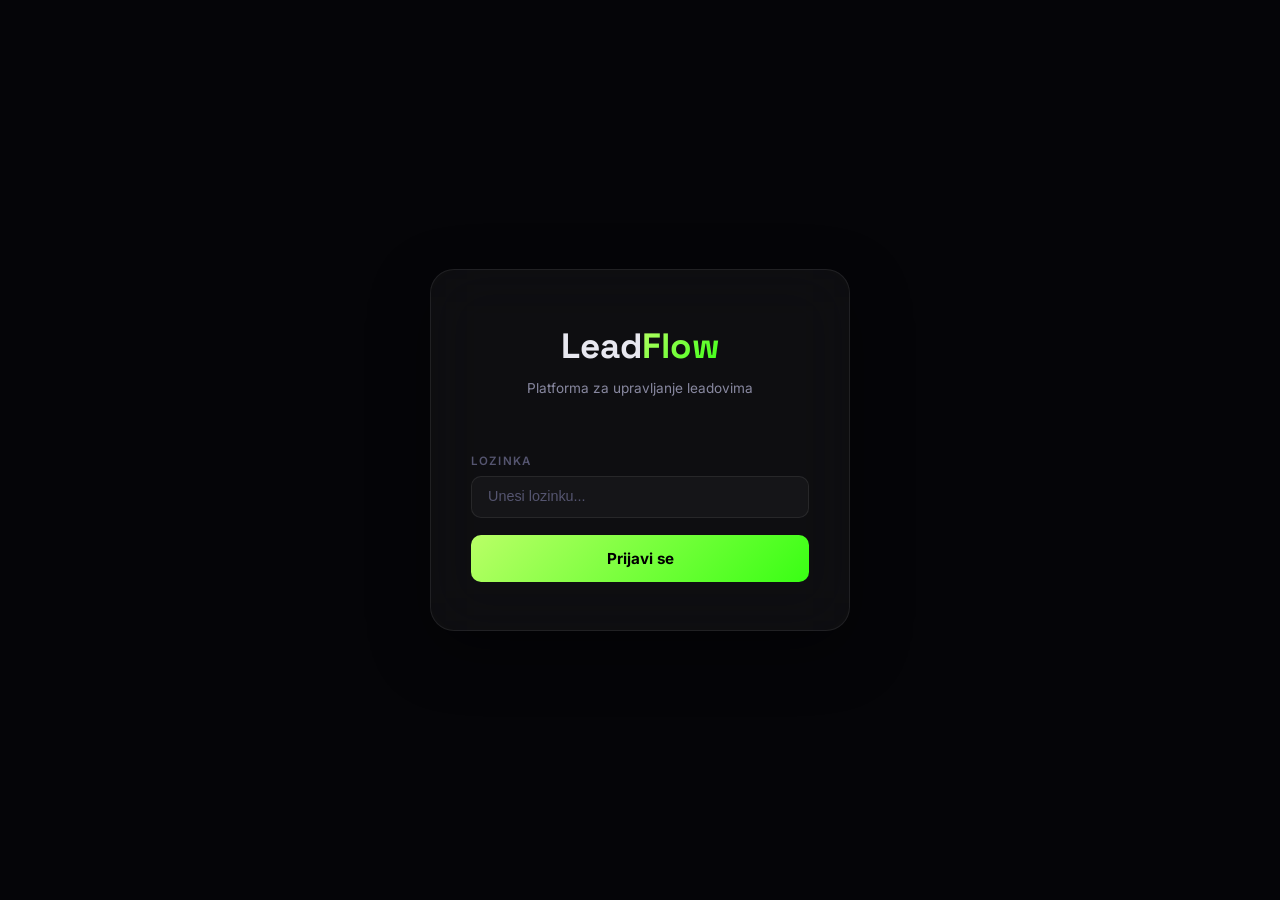
==== v2/index.html @ 22480f75 "LeadFlow Platform v2: multi-country, multi-agent, login, AI mentor" ====
<!DOCTYPE html>
<html lang="bs">
<head>
<meta charset="UTF-8">
<meta name="viewport" content="width=device-width,initial-scale=1.0">
<title>LeadFlow Platform</title>
<link rel="preconnect" href="https://fonts.googleapis.com">
<link rel="preconnect" href="https://fonts.gstatic.com" crossorigin>
<link href="https://fonts.googleapis.com/css2?family=Space+Grotesk:wght@400;500;600;700&family=Inter:wght@300;400;500;600&display=swap" rel="stylesheet">
<link rel="stylesheet" href="style.css">
</head>
<body>

<!-- LOGIN -->
<div class="login-overlay" id="loginOverlay">
  <div class="login-box">
    <div class="login-logo">Lead<span class="g">Flow</span></div>
    <div class="login-sub">Platforma za upravljanje leadovima</div>
    <div class="login-avatars" id="loginAvatars"></div>
    <div class="login-field">
      <label>Lozinka</label>
      <input type="password" id="loginPass" placeholder="Unesi lozinku...">
    </div>
    <button class="login-btn" id="doLogin">Prijavi se</button>
    <div class="login-err" id="loginErr"></div>
  </div>
</div>

<!-- APP -->
<div class="app-layout" id="appLayout">
  <!-- Left Sidebar -->
  <div class="sidebar" id="sidebarIcons"></div>

  <!-- Main Area -->
  <div class="main-area">
    <div class="topbar">
      <div class="topbar-left">
        <div class="topbar-title" id="topTitle"></div>
        <div class="topbar-bc" id="topBC"></div>
      </div>
      <div class="topbar-right">
        <button class="tb-btn" onclick="toggleAIRight()">🤖 AI Mentor</button>
        <div class="topbar-avatar" id="topAvatar"></div>
      </div>
    </div>
    <div class="content-scroll" id="contentScroll"></div>
  </div>

  <!-- Right Sidebar — AI Mentor -->
  <div class="sidebar-right" id="sidebarRight">
    <div class="ai-header">
      <div class="ai-avatar">🤖</div>
      <div class="ai-title">
        <div class="ai-title-text" id="topAvatarTitle"></div>
        <div class="ai-title-sub">AI Mentor</div>
      </div>
      <div class="ai-dot"></div>
    </div>
    <div class="ai-tabs" id="aiTabs"></div>
    <div class="ai-content" id="aiContent"></div>
    <div class="ai-input-wrap">
      <textarea class="ai-input" id="aiInput" placeholder="Pitaj AI mentora..." rows="1" onkeydown="if(event.key==='Enter'&&!event.shiftKey){event.preventDefault();aiSend()}"></textarea>
      <button class="ai-send" onclick="aiSend()">➤</button>
    </div>
  </div>
</div>

<div class="toast-box" id="toastBox"></div>

<script src="data.js"></script>
<script src="app.js"></script>
</body>
</html>
---- v2/style.css ----
/* LeadFlow Platform v2 — Multi-country, multi-agent, AI mentor */

*,*::before,*::after{margin:0;padding:0;box-sizing:border-box}
:root{
  --bg:#050508;--bg2:#0a0a12;--surface:rgba(255,255,255,.03);
  --glass:rgba(255,255,255,.04);--glass-border:rgba(255,255,255,.08);
  --accent:#b9ff66;--accent2:#39ff14;--accent3:#00ff88;
  --grad:linear-gradient(135deg,#b9ff66,#39ff14);
  --text:#e8e8f0;--text2:#8888a0;--text3:#555570;
  --danger:#ff3e6c;--warn:#fbbf24;--info:#38bdf8;--success:#34d399;
  --radius:16px;--radius-sm:10px;--radius-xs:6px;
  --font-h:'Space Grotesk',system-ui,sans-serif;
  --font-b:'Inter',system-ui,sans-serif;
  --sidebar-w:320px;
}
body.light{--bg:#f5f5f7;--bg2:#ececec;--surface:rgba(0,0,0,.03);
  --glass:rgba(255,255,255,.7);--glass-border:rgba(0,0,0,.08);
  --text:#1a1a2e;--text2:#555;--text3:#999}
body.light .sidebar,body.light .topbar,body.light .login-box,body.light .modal-box,body.light .sidebar-right{background:rgba(255,255,255,.92)}

html{scroll-behavior:smooth;scrollbar-width:thin;scrollbar-color:rgba(185,255,102,.3) transparent}
::-webkit-scrollbar{width:5px}::-webkit-scrollbar-track{background:transparent}::-webkit-scrollbar-thumb{background:rgba(185,255,102,.2);border-radius:3px}
body{background:var(--bg);color:var(--text);font-family:var(--font-b);line-height:1.6;overflow:hidden;height:100vh}
a{color:var(--accent);text-decoration:none}
button{cursor:pointer;font-family:var(--font-b)}

.login-overlay{position:fixed;inset:0;z-index:10000;background:var(--bg);display:flex;align-items:center;justify-content:center}
.login-overlay.hidden{display:none}
.login-box{background:var(--glass);border:1px solid var(--glass-border);border-radius:24px;padding:48px 40px;backdrop-filter:blur(30px);width:100%;max-width:420px;text-align:center;box-shadow:0 20px 60px rgba(0,0,0,.4)}
.login-logo{font-family:var(--font-h);font-size:2.2rem;font-weight:700;margin-bottom:4px}
.login-logo .g{background:var(--grad);-webkit-background-clip:text;-webkit-text-fill-color:transparent;background-clip:text}
.login-sub{font-size:.85rem;color:var(--text2);margin-bottom:28px}
.login-avatars{display:flex;flex-wrap:wrap;gap:10px;justify-content:center;margin-bottom:24px}
.login-av{width:56px;height:56px;border-radius:14px;display:flex;align-items:center;justify-content:center;font-family:var(--font-h);font-weight:700;font-size:.85rem;cursor:pointer;border:2px solid transparent;transition:all .25s;position:relative}
.login-av:hover{transform:scale(1.08)}
.login-av.sel{border-color:var(--accent);box-shadow:0 0 16px rgba(185,255,102,.2)}
.login-av-name{position:absolute;bottom:-18px;font-size:.6rem;color:var(--text3);white-space:nowrap}
.login-field{margin-bottom:14px;text-align:left}
.login-field label{display:block;font-size:.72rem;font-weight:600;letter-spacing:.1em;text-transform:uppercase;color:var(--text3);margin-bottom:5px}
.login-field input{width:100%;padding:12px 16px;border-radius:var(--radius-sm);border:1px solid var(--glass-border);background:rgba(255,255,255,.03);color:var(--text);font-size:.9rem;outline:none;transition:border .3s}
.login-field input:focus{border-color:rgba(185,255,102,.4)}
.login-field input::placeholder{color:var(--text3)}
.login-btn{width:100%;padding:14px;border:none;border-radius:var(--radius-sm);background:var(--grad);color:#000;font-weight:700;font-size:.95rem;transition:transform .2s,box-shadow .3s;margin-top:4px}
.login-btn:hover{transform:translateY(-2px);box-shadow:0 8px 30px rgba(185,255,102,.25)}
.login-err{color:var(--danger);font-size:.82rem;margin-top:10px;display:none}

.app-layout{display:none;height:100vh;grid-template-columns:56px 1fr var(--sidebar-w)}
.app-layout.active{display:grid}
.sidebar{background:var(--bg2);border-right:1px solid var(--glass-border);display:flex;flex-direction:column;align-items:center;padding:10px 0;gap:2px;overflow-y:auto;z-index:10}
.sidebar-icon{width:40px;height:40px;border-radius:10px;border:none;background:transparent;color:var(--text3);font-size:1.15rem;display:flex;align-items:center;justify-content:center;transition:all .2s}
.sidebar-icon:hover{background:rgba(255,255,255,.05);color:var(--text)}
.sidebar-icon.active{background:rgba(185,255,102,.12);color:var(--accent)}
.sidebar-sep{width:24px;height:1px;background:var(--glass-border);margin:6px 0}
.sidebar-bottom{margin-top:auto;display:flex;flex-direction:column;align-items:center;gap:2px}

.main-area{display:flex;flex-direction:column;overflow:hidden}
.topbar{display:flex;align-items:center;justify-content:space-between;padding:10px 20px;border-bottom:1px solid var(--glass-border);background:rgba(255,255,255,.01);backdrop-filter:blur(20px);flex-shrink:0;z-index:5}
.topbar-left{display:flex;align-items:center;gap:14px}
.topbar-title{font-family:var(--font-h);font-size:1.05rem;font-weight:700}
.topbar-bc{font-size:.75rem;color:var(--text3)}
.topbar-right{display:flex;align-items:center;gap:8px}
.topbar-avatar{width:32px;height:32px;border-radius:8px;display:flex;align-items:center;justify-content:center;font-family:var(--font-h);font-weight:700;font-size:.7rem;cursor:pointer}
.tb-btn{padding:5px 12px;border-radius:7px;border:1px solid var(--glass-border);background:var(--glass);color:var(--text2);font-size:.75rem;transition:all .2s}
.tb-btn:hover{border-color:rgba(255,255,255,.12);color:var(--text)}
.content-scroll{flex:1;overflow-y:auto;padding:20px}

.country-tabs{display:flex;gap:6px;margin-bottom:16px;flex-wrap:wrap}
.country-tab{padding:7px 16px;border-radius:100px;border:1px solid var(--glass-border);background:var(--glass);color:var(--text2);font-size:.8rem;font-weight:600;cursor:pointer;transition:all .25s;display:flex;align-items:center;gap:5px}
.country-tab:hover{border-color:rgba(185,255,102,.2);color:var(--text)}
.country-tab.active{background:rgba(185,255,102,.12);border-color:rgba(185,255,102,.3);color:var(--accent)}
.country-tab .ct{font-size:.65rem;opacity:.6;margin-left:2px}

.team-grid{display:grid;grid-template-columns:repeat(auto-fill,minmax(260px,1fr));gap:12px;margin-bottom:20px}
.team-card{background:var(--glass);border:1px solid var(--glass-border);border-radius:var(--radius-sm);padding:16px;cursor:pointer;transition:all .3s;position:relative;overflow:hidden}
.team-card:hover{transform:translateY(-2px);border-color:rgba(185,255,102,.2);box-shadow:0 6px 24px rgba(0,0,0,.2)}
.team-card.active-card{border-color:var(--accent);background:rgba(185,255,102,.04)}
.team-av{width:42px;height:42px;border-radius:10px;display:flex;align-items:center;justify-content:center;font-family:var(--font-h);font-weight:700;font-size:.85rem;margin-bottom:10px}
.team-name{font-family:var(--font-h);font-weight:600;font-size:.9rem;margin-bottom:2px}
.team-role{font-size:.72rem;color:var(--text2);margin-bottom:10px}
.team-stats{display:flex;gap:10px}
.team-stat{text-align:center}
.team-stat-val{font-family:var(--font-h);font-weight:700;font-size:1rem}
.team-stat-lbl{font-size:.6rem;color:var(--text3);text-transform:uppercase;letter-spacing:.04em}

.contact-list{display:flex;flex-direction:column;gap:6px}
.contact-item{display:flex;align-items:center;gap:12px;padding:12px 14px;background:var(--glass);border:1px solid var(--glass-border);border-radius:var(--radius-xs);transition:all .25s;cursor:pointer}
.contact-item:hover{border-color:rgba(185,255,102,.15);background:rgba(255,255,255,.06)}
.contact-item.selected{border-color:var(--accent);background:rgba(185,255,102,.04)}
.ci-avatar{width:34px;height:34px;border-radius:8px;display:flex;align-items:center;justify-content:center;font-family:var(--font-h);font-weight:700;font-size:.7rem;flex-shrink:0}
.ci-info{flex:1;min-width:0}
.ci-name{font-weight:600;font-size:.84rem}
.ci-meta{font-size:.68rem;color:var(--text2);display:flex;gap:6px;align-items:center}
.ci-meta .city{color:var(--accent);opacity:.8}
.ci-status{padding:3px 8px;border-radius:100px;font-size:.62rem;font-weight:600;border:1px solid;flex-shrink:0}
.ci-status.s-pending{border-color:rgba(251,191,36,.2);color:#fbbf24;background:rgba(251,191,36,.05)}
.ci-status.s-progress{border-color:rgba(56,189,248,.2);color:#38bdf8;background:rgba(56,189,248,.05)}
.ci-status.s-done{border-color:rgba(52,211,153,.2);color:#34d399;background:rgba(52,211,153,.05)}

.add-form{background:var(--glass);border:1px solid var(--glass-border);border-radius:var(--radius);padding:20px;margin-bottom:16px;display:none}
.add-form.open{display:block;animation:fadeDown .3s ease}
@keyframes fadeDown{from{opacity:0;transform:translateY(-10px)}to{opacity:1;transform:translateY(0)}}
.form-grid{display:grid;grid-template-columns:1fr 1fr;gap:10px}
.form-grid .full{grid-column:span 2}
.form-field label{display:block;font-size:.65rem;font-weight:600;letter-spacing:.08em;text-transform:uppercase;color:var(--text3);margin-bottom:3px}
.form-field input,.form-field select,.form-field textarea{width:100%;padding:8px 12px;border-radius:6px;border:1px solid var(--glass-border);background:rgba(255,255,255,.03);color:var(--text);font-size:.82rem;outline:none;transition:border .3s;font-family:var(--font-b)}
.form-field input:focus,.form-field select:focus,.form-field textarea:focus{border-color:rgba(185,255,102,.4)}
.form-field textarea{height:50px;resize:none}
.form-actions{display:flex;gap:6px;margin-top:10px;justify-content:flex-end}
.btn-primary{padding:8px 18px;border:none;border-radius:7px;background:var(--grad);color:#000;font-weight:700;font-size:.82rem;transition:all .2s}
.btn-primary:hover{box-shadow:0 4px 16px rgba(185,255,102,.2)}
.btn-ghost{padding:8px 18px;border:1px solid var(--glass-border);border-radius:7px;background:transparent;color:var(--text2);font-size:.82rem;transition:all .2s}
.btn-ghost:hover{border-color:rgba(255,255,255,.15);color:var(--text)}

.bento{display:grid;grid-template-columns:repeat(4,1fr);gap:10px;margin-bottom:16px}
.bento-card{background:var(--glass);border:1px solid var(--glass-border);border-radius:var(--radius-xs);padding:14px}
.bento-card .b-icon{width:28px;height:28px;border-radius:7px;display:flex;align-items:center;justify-content:center;font-size:.8rem;margin-bottom:6px}
.bento-card .b-val{font-family:var(--font-h);font-size:1.3rem;font-weight:700}
.bento-card .b-lbl{font-size:.68rem;color:var(--text2)}

.sidebar-right{background:var(--bg2);border-left:1px solid var(--glass-border);display:flex;flex-direction:column;overflow:hidden}
.ai-header{padding:14px;border-bottom:1px solid var(--glass-border);display:flex;align-items:center;gap:10px;flex-shrink:0}
.ai-avatar{width:34px;height:34px;border-radius:9px;background:linear-gradient(135deg,#6366f1,#8b5cf6);display:flex;align-items:center;justify-content:center;font-size:.9rem}
.ai-title{flex:1}
.ai-title-text{font-family:var(--font-h);font-weight:600;font-size:.85rem}
.ai-title-sub{font-size:.62rem;color:var(--text3)}
.ai-dot{width:7px;height:7px;border-radius:50%;background:var(--success);animation:pulse 2s infinite}
@keyframes pulse{0%,100%{opacity:.5}50%{opacity:1}}

.ai-tabs{display:flex;border-bottom:1px solid var(--glass-border);flex-shrink:0}
.ai-tab{flex:1;padding:8px;text-align:center;font-size:.68rem;font-weight:600;color:var(--text3);cursor:pointer;border-bottom:2px solid transparent;transition:all .2s}
.ai-tab:hover{color:var(--text2)}
.ai-tab.active{color:#a5b4fc;border-bottom-color:#6366f1}

.ai-content{flex:1;overflow-y:auto;padding:14px;display:flex;flex-direction:column;gap:10px}
.ai-msg{padding:10px 14px;border-radius:10px;font-size:.78rem;line-height:1.5}
.ai-msg.mentor{background:rgba(99,102,241,.06);border:1px solid rgba(99,102,241,.12);border-bottom-left-radius:3px}
.ai-msg.user{background:rgba(185,255,102,.04);border:1px solid rgba(185,255,102,.1);border-bottom-right-radius:3px;margin-left:16px}
.ai-msg .ml{font-size:.6rem;font-weight:600;text-transform:uppercase;letter-spacing:.06em;margin-bottom:3px;color:var(--text3)}
.ai-msg .mt{color:var(--text)}.ai-msg .mt strong{color:var(--accent)}
.ai-msg .mt code{background:rgba(255,255,255,.05);padding:1px 4px;border-radius:3px;font-size:.75rem}

.ai-suggest{display:flex;flex-wrap:wrap;gap:5px;margin-top:6px}
.ai-suggest button{padding:5px 10px;border-radius:100px;border:1px solid var(--glass-border);background:var(--glass);color:var(--text2);font-size:.68rem;cursor:pointer;transition:all .2s}
.ai-suggest button:hover{border-color:rgba(99,102,241,.3);color:#a5b4fc;background:rgba(99,102,241,.06)}

.ai-input-wrap{padding:10px 14px;border-top:1px solid var(--glass-border);flex-shrink:0;display:flex;gap:6px;align-items:flex-end}
.ai-input{flex:1;padding:9px 12px;border-radius:8px;border:1px solid var(--glass-border);background:rgba(255,255,255,.03);color:var(--text);font-size:.82rem;outline:none;resize:none;max-height:80px;font-family:var(--font-b)}
.ai-input:focus{border-color:rgba(99,102,241,.35)}
.ai-send{width:36px;height:36px;border-radius:8px;border:none;background:linear-gradient(135deg,#6366f1,#8b5cf6);color:#fff;font-size:.95rem;display:flex;align-items:center;justify-content:center;transition:transform .2s;flex-shrink:0}
.ai-send:hover{transform:scale(1.05)}

.script-card{background:rgba(99,102,241,.03);border:1px solid rgba(99,102,241,.08);border-radius:8px;padding:12px;cursor:pointer;transition:all .2s}
.script-card:hover{border-color:rgba(99,102,241,.2)}
.script-card .sc-t{font-weight:600;font-size:.82rem;margin-bottom:3px}
.script-card .sc-d{font-size:.72rem;color:var(--text2);line-height:1.4}
.script-card .sc-tag{display:inline-block;padding:2px 7px;border-radius:100px;font-size:.58rem;font-weight:600;margin-top:5px;background:rgba(99,102,241,.08);color:#a5b4fc}

.overview-grid{display:grid;grid-template-columns:repeat(3,1fr);gap:14px;margin-top:16px}
.overview-card{background:var(--glass);border:1px solid var(--glass-border);border-radius:var(--radius-sm);padding:18px;position:relative;overflow:hidden}
.overview-card::before{content:'';position:absolute;top:0;left:0;right:0;height:3px}
.overview-card.ba::before{background:linear-gradient(90deg,#fbbf24,#f59e0b)}
.overview-card.hr::before{background:linear-gradient(90deg,#38bdf8,#0ea5e9)}
.overview-card.rs::before{background:linear-gradient(90deg,#f472b6,#ec4899)}
.oc-flag{font-size:1.8rem;margin-bottom:6px}
.oc-name{font-family:var(--font-h);font-weight:700;font-size:.95rem;margin-bottom:3px}
.oc-count{font-size:.78rem;color:var(--text2);margin-bottom:10px}
.oc-teams{display:flex;flex-direction:column;gap:5px}
.oc-team{display:flex;align-items:center;justify-content:space-between;padding:5px 8px;background:rgba(255,255,255,.03);border-radius:5px;font-size:.74rem}

.toast-box{position:fixed;bottom:20px;left:50%;transform:translateX(-50%);z-index:10000;display:flex;flex-direction:column;gap:8px;align-items:center}
.toast{padding:8px 18px;border-radius:var(--radius-sm);background:rgba(15,15,25,.92);border:1px solid var(--glass-border);backdrop-filter:blur(20px);color:var(--text);font-size:.8rem;font-weight:500;transform:translateY(20px);opacity:0;animation:tUp .4s forwards}
@keyframes tUp{to{transform:translateY(0);opacity:1}}

@media(max-width:1100px){.app-layout{grid-template-columns:56px 1fr}.sidebar-right{display:none}.sidebar-right.show{position:fixed;right:0;top:0;bottom:0;width:var(--sidebar-w);z-index:100;display:flex}}
@media(max-width:768px){.bento{grid-template-columns:repeat(2,1fr)}.overview-grid{grid-template-columns:1fr}.form-grid{grid-template-columns:1fr}.form-grid .full{grid-column:span 1}}
@media(max-width:480px){.bento{grid-template-columns:1fr}.sidebar{display:none}}
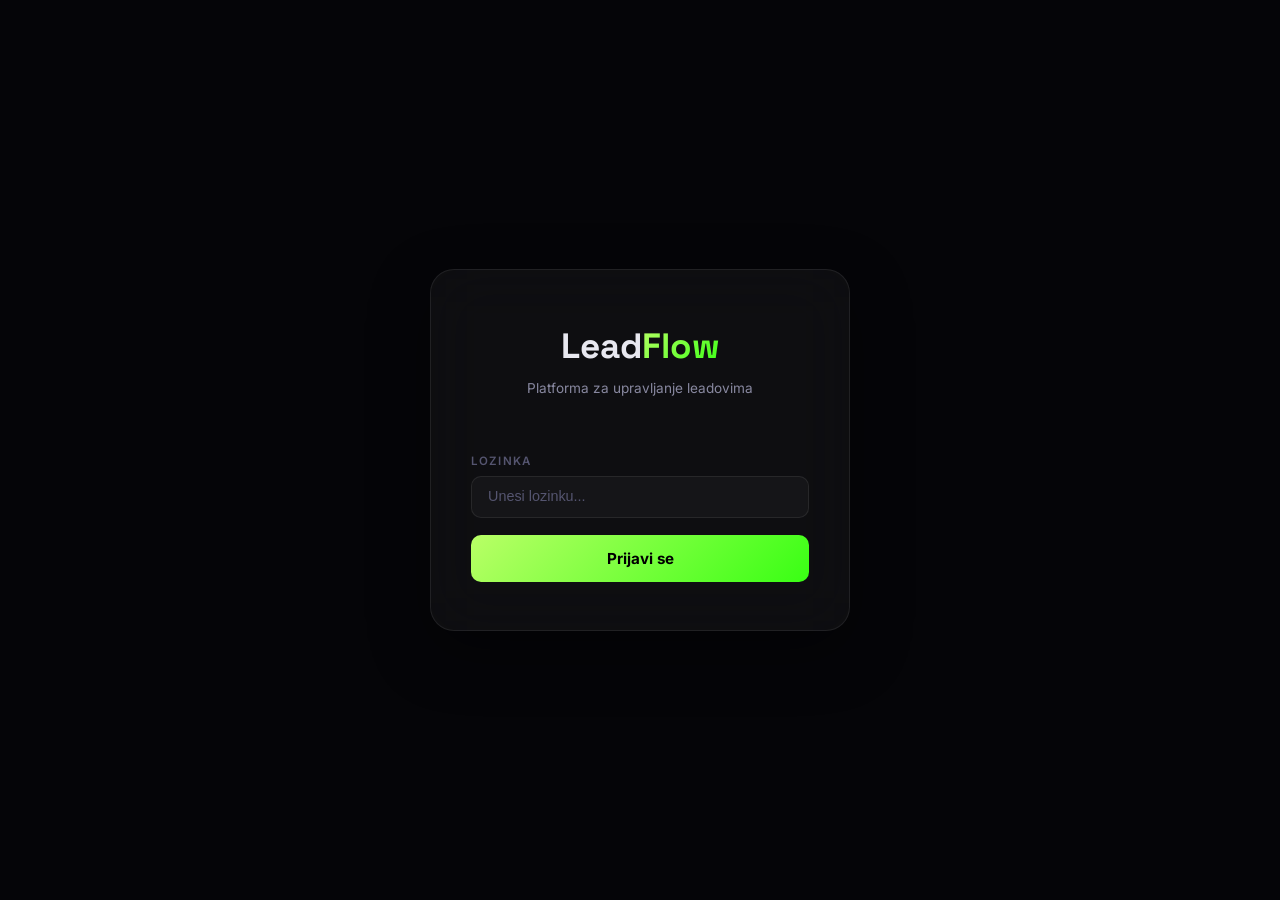
==== commit 94850feb: "LeadFlow v2: Full rewrite - status controls, sale tracking, comments, tarot journal, AI mentor, dark" ====
--- a/v2/index.html
+++ b/v2/index.html
@@ -1,5 +1,5 @@
 <!DOCTYPE html>
-<html lang="bs">
+<html lang="bs" data-theme="dark">
 <head>
 <meta charset="UTF-8">
 <meta name="viewport" content="width=device-width,initial-scale=1.0">
@@ -10,6 +10,12 @@
 <link rel="stylesheet" href="style.css">
 </head>
 <body>
+
+<!-- Particle Canvas -->
+<canvas id="particleCanvas"></canvas>
+
+<!-- Noise Overlay -->
+<div class="noise-overlay"></div>
 
 <!-- LOGIN -->
 <div class="login-overlay" id="loginOverlay">
@@ -34,6 +40,7 @@
   <!-- Main Area -->
   <div class="main-area">
     <div class="topbar">
+      <button class="hamburger" id="hamburgerBtn" onclick="toggleMobileSidebar()">☰</button>
       <div class="topbar-left">
         <div class="topbar-title" id="topTitle"></div>
         <div class="topbar-bc" id="topBC"></div>
@@ -54,6 +61,7 @@
         <div class="ai-title-text" id="topAvatarTitle"></div>
         <div class="ai-title-sub">AI Mentor</div>
       </div>
+      <button class="ai-close" onclick="toggleAIRight()">✕</button>
       <div class="ai-dot"></div>
     </div>
     <div class="ai-tabs" id="aiTabs"></div>
@@ -65,6 +73,25 @@
   </div>
 </div>
 
+<!-- Contact Detail Modal -->
+<div class="modal-overlay" id="contactModal" onclick="if(event.target===this)closeContactModal()">
+  <div class="modal-box" id="contactModalBox"></div>
+</div>
+
+<!-- Theme Switcher -->
+<div class="theme-switcher" id="themeSwitcher" onclick="toggleThemePanel()">
+  <div class="theme-icon">🎨</div>
+  <div class="theme-panel" id="themePanel" onclick="event.stopPropagation()">
+    <div class="theme-panel-title">Tema</div>
+    <div class="theme-options" id="themeOptions"></div>
+  </div>
+</div>
+
+<!-- Tarot Section (hidden by default) -->
+<div class="tarot-overlay" id="tarotOverlay">
+  <div class="tarot-section" id="tarotSection"></div>
+</div>
+
 <div class="toast-box" id="toastBox"></div>
 
 <script src="data.js"></script>
--- a/v2/style.css
+++ b/v2/style.css
@@ -1,6 +1,13 @@
-/* LeadFlow Platform v2 — Multi-country, multi-agent, AI mentor */
-
+/* LeadFlow Platform v2 — Premium UI */
+
+/* ══════════════════════════════════════════
+   RESET & BASE
+   ══════════════════════════════════════════ */
 *,*::before,*::after{margin:0;padding:0;box-sizing:border-box}
+
+/* ══════════════════════════════════════════
+   THEME PALETTES (CSS Custom Properties)
+   ══════════════════════════════════════════ */
 :root{
   --bg:#050508;--bg2:#0a0a12;--surface:rgba(255,255,255,.03);
   --glass:rgba(255,255,255,.04);--glass-border:rgba(255,255,255,.08);
@@ -12,27 +19,151 @@
   --font-h:'Space Grotesk',system-ui,sans-serif;
   --font-b:'Inter',system-ui,sans-serif;
   --sidebar-w:320px;
-}
-body.light{--bg:#f5f5f7;--bg2:#ececec;--surface:rgba(0,0,0,.03);
+  --sidebar-narrow:56px;
+  --transition-theme:0.3s ease;
+}
+
+/* Theme: light */
+[data-theme="light"]{
+  --bg:#f5f5f7;--bg2:#ececec;--surface:rgba(0,0,0,.03);
   --glass:rgba(255,255,255,.7);--glass-border:rgba(0,0,0,.08);
-  --text:#1a1a2e;--text2:#555;--text3:#999}
-body.light .sidebar,body.light .topbar,body.light .login-box,body.light .modal-box,body.light .sidebar-right{background:rgba(255,255,255,.92)}
-
+  --accent:#16a34a;--accent2:#15803d;--accent3:#166534;
+  --grad:linear-gradient(135deg,#16a34a,#15803d);
+  --text:#1a1a2e;--text2:#555;--text3:#999;
+  --danger:#dc2626;--warn:#d97706;--info:#2563eb;--success:#16a34a;
+}
+/* Theme: ocean */
+[data-theme="ocean"]{
+  --bg:#031b26;--bg2:#062a3e;--surface:rgba(255,255,255,.03);
+  --glass:rgba(255,255,255,.04);--glass-border:rgba(56,189,248,.12);
+  --accent:#38bdf8;--accent2:#0ea5e9;--accent3:#06b6d4;
+  --grad:linear-gradient(135deg,#38bdf8,#06b6d4);
+  --text:#e0f2fe;--text2:#7dd3fc;--text3:#38bdf8;
+  --danger:#f43f5e;--warn:#fbbf24;--info:#38bdf8;--success:#34d399;
+}
+/* Theme: sunset */
+[data-theme="sunset"]{
+  --bg:#1a0a05;--bg2:#2d1510;--surface:rgba(255,255,255,.03);
+  --glass:rgba(255,255,255,.04);--glass-border:rgba(251,146,60,.12);
+  --accent:#f97316;--accent2:#ea580c;--accent3:#fb923c;
+  --grad:linear-gradient(135deg,#f97316,#f59e0b);
+  --text:#fef3c7;--text2:#fdba74;--text3:#f97316;
+  --danger:#ef4444;--warn:#eab308;--info:#38bdf8;--success:#34d399;
+}
+/* Theme: neon */
+[data-theme="neon"]{
+  --bg:#020c0b;--bg2:#041a18;--surface:rgba(57,255,20,.02);
+  --glass:rgba(57,255,20,.03);--glass-border:rgba(57,255,20,.1);
+  --accent:#39ff14;--accent2:#22c55e;--accent3:#4ade80;
+  --grad:linear-gradient(135deg,#39ff14,#22c55e);
+  --text:#dcfce7;--text2:#86efac;--text3:#22c55e;
+  --danger:#ef4444;--warn:#fbbf24;--info:#38bdf8;--success:#39ff14;
+}
+/* Theme: purple */
+[data-theme="purple"]{
+  --bg:#0a0514;--bg2:#130a24;--surface:rgba(139,92,246,.03);
+  --glass:rgba(139,92,246,.04);--glass-border:rgba(139,92,246,.12);
+  --accent:#a78bfa;--accent2:#8b5cf6;--accent3:#c4b5fd;
+  --grad:linear-gradient(135deg,#8b5cf6,#a78bfa);
+  --text:#ede9fe;--text2:#c4b5fd;--text3:#8b5cf6;
+  --danger:#f43f5e;--warn:#fbbf24;--info:#38bdf8;--success:#34d399;
+}
+
+/* Theme transition on all elements */
+body, body *{
+  transition:background var(--transition-theme),color var(--transition-theme),
+    border-color var(--transition-theme),box-shadow var(--transition-theme);
+}
+
+/* ══════════════════════════════════════════
+   SCROLLBAR
+   ══════════════════════════════════════════ */
 html{scroll-behavior:smooth;scrollbar-width:thin;scrollbar-color:rgba(185,255,102,.3) transparent}
-::-webkit-scrollbar{width:5px}::-webkit-scrollbar-track{background:transparent}::-webkit-scrollbar-thumb{background:rgba(185,255,102,.2);border-radius:3px}
+::-webkit-scrollbar{width:5px}
+::-webkit-scrollbar-track{background:transparent}
+::-webkit-scrollbar-thumb{background:rgba(185,255,102,.2);border-radius:3px}
+
 body{background:var(--bg);color:var(--text);font-family:var(--font-b);line-height:1.6;overflow:hidden;height:100vh}
 a{color:var(--accent);text-decoration:none}
 button{cursor:pointer;font-family:var(--font-b)}
 
+/* ══════════════════════════════════════════
+   PARTICLE CANVAS
+   ══════════════════════════════════════════ */
+#particleCanvas{
+  position:fixed;inset:0;z-index:0;pointer-events:none;
+  width:100%;height:100%;
+}
+
+/* ══════════════════════════════════════════
+   NOISE OVERLAY
+   ══════════════════════════════════════════ */
+.noise-overlay{
+  position:fixed;inset:0;z-index:1;pointer-events:none;
+  opacity:0.03;
+  background-image:url("data:image/svg+xml,%3Csvg viewBox='0 0 256 256' xmlns='http://www.w3.org/2000/svg'%3E%3Cfilter id='n'%3E%3CfeTurbulence type='fractalNoise' baseFrequency='0.9' numOctaves='4' stitchTiles='stitch'/%3E%3C/filter%3E%3Crect width='100%25' height='100%25' filter='url(%23n)'/%3E%3C/svg%3E");
+  background-repeat:repeat;
+}
+
+/* ══════════════════════════════════════════
+   RIPPLE EFFECT
+   ══════════════════════════════════════════ */
+.ripple-container{position:relative;overflow:hidden}
+.ripple{
+  position:absolute;border-radius:50%;
+  background:rgba(255,255,255,0.15);
+  transform:scale(0);animation:rippleAnim 0.6s ease-out forwards;
+  pointer-events:none;
+}
+@keyframes rippleAnim{to{transform:scale(4);opacity:0}}
+
+/* ══════════════════════════════════════════
+   SCROLL REVEAL
+   ══════════════════════════════════════════ */
+.reveal{opacity:0;transform:translateY(20px);transition:opacity 0.5s ease,transform 0.5s ease}
+.reveal.visible{opacity:1;transform:translateY(0)}
+
+/* ══════════════════════════════════════════
+   SKELETON LOADING
+   ══════════════════════════════════════════ */
+.skeleton{
+  background:linear-gradient(90deg,var(--glass) 25%,rgba(255,255,255,.06) 50%,var(--glass) 75%);
+  background-size:200% 100%;
+  animation:shimmer 1.5s infinite;
+  border-radius:var(--radius-xs);
+}
+@keyframes shimmer{0%{background-position:200% 0}100%{background-position:-200% 0}}
+
+/* ══════════════════════════════════════════
+   GRADIENT TEXT
+   ══════════════════════════════════════════ */
+.gradient-text{
+  background:var(--grad);-webkit-background-clip:text;
+  -webkit-text-fill-color:transparent;background-clip:text;
+}
+
+/* ══════════════════════════════════════════
+   LOGIN
+   ══════════════════════════════════════════ */
 .login-overlay{position:fixed;inset:0;z-index:10000;background:var(--bg);display:flex;align-items:center;justify-content:center}
 .login-overlay.hidden{display:none}
-.login-box{background:var(--glass);border:1px solid var(--glass-border);border-radius:24px;padding:48px 40px;backdrop-filter:blur(30px);width:100%;max-width:420px;text-align:center;box-shadow:0 20px 60px rgba(0,0,0,.4)}
+.login-box{
+  background:var(--glass);border:1px solid var(--glass-border);border-radius:24px;
+  padding:48px 40px;backdrop-filter:blur(30px);-webkit-backdrop-filter:blur(30px);
+  width:100%;max-width:420px;text-align:center;
+  box-shadow:0 20px 60px rgba(0,0,0,.4);
+  animation:fadeUp 0.6s ease;
+}
 .login-logo{font-family:var(--font-h);font-size:2.2rem;font-weight:700;margin-bottom:4px}
 .login-logo .g{background:var(--grad);-webkit-background-clip:text;-webkit-text-fill-color:transparent;background-clip:text}
 .login-sub{font-size:.85rem;color:var(--text2);margin-bottom:28px}
 .login-avatars{display:flex;flex-wrap:wrap;gap:10px;justify-content:center;margin-bottom:24px}
-.login-av{width:56px;height:56px;border-radius:14px;display:flex;align-items:center;justify-content:center;font-family:var(--font-h);font-weight:700;font-size:.85rem;cursor:pointer;border:2px solid transparent;transition:all .25s;position:relative}
-.login-av:hover{transform:scale(1.08)}
+.login-av{
+  width:56px;height:56px;border-radius:14px;display:flex;align-items:center;justify-content:center;
+  font-family:var(--font-h);font-weight:700;font-size:.85rem;cursor:pointer;
+  border:2px solid transparent;transition:all .25s;position:relative;
+}
+.login-av:hover{transform:scale(1.08);box-shadow:0 0 20px rgba(185,255,102,.2)}
 .login-av.sel{border-color:var(--accent);box-shadow:0 0 16px rgba(185,255,102,.2)}
 .login-av-name{position:absolute;bottom:-18px;font-size:.6rem;color:var(--text3);white-space:nowrap}
 .login-field{margin-bottom:14px;text-align:left}
@@ -40,38 +171,114 @@
 .login-field input{width:100%;padding:12px 16px;border-radius:var(--radius-sm);border:1px solid var(--glass-border);background:rgba(255,255,255,.03);color:var(--text);font-size:.9rem;outline:none;transition:border .3s}
 .login-field input:focus{border-color:rgba(185,255,102,.4)}
 .login-field input::placeholder{color:var(--text3)}
-.login-btn{width:100%;padding:14px;border:none;border-radius:var(--radius-sm);background:var(--grad);color:#000;font-weight:700;font-size:.95rem;transition:transform .2s,box-shadow .3s;margin-top:4px}
+.login-btn{
+  width:100%;padding:14px;border:none;border-radius:var(--radius-sm);
+  background:var(--grad);color:#000;font-weight:700;font-size:.95rem;
+  transition:transform .2s,box-shadow .3s;margin-top:4px;position:relative;overflow:hidden;
+}
 .login-btn:hover{transform:translateY(-2px);box-shadow:0 8px 30px rgba(185,255,102,.25)}
 .login-err{color:var(--danger);font-size:.82rem;margin-top:10px;display:none}
 
-.app-layout{display:none;height:100vh;grid-template-columns:56px 1fr var(--sidebar-w)}
+/* ══════════════════════════════════════════
+   APP LAYOUT
+   ══════════════════════════════════════════ */
+.app-layout{display:none;height:100vh;grid-template-columns:var(--sidebar-narrow) 1fr var(--sidebar-w);position:relative;z-index:2}
 .app-layout.active{display:grid}
-.sidebar{background:var(--bg2);border-right:1px solid var(--glass-border);display:flex;flex-direction:column;align-items:center;padding:10px 0;gap:2px;overflow-y:auto;z-index:10}
-.sidebar-icon{width:40px;height:40px;border-radius:10px;border:none;background:transparent;color:var(--text3);font-size:1.15rem;display:flex;align-items:center;justify-content:center;transition:all .2s}
-.sidebar-icon:hover{background:rgba(255,255,255,.05);color:var(--text)}
-.sidebar-icon.active{background:rgba(185,255,102,.12);color:var(--accent)}
+
+/* ══════════════════════════════════════════
+   SIDEBAR LEFT
+   ══════════════════════════════════════════ */
+.sidebar{
+  background:var(--bg2);border-right:1px solid var(--glass-border);
+  display:flex;flex-direction:column;align-items:center;padding:10px 0;gap:2px;
+  overflow-y:auto;z-index:10;backdrop-filter:blur(20px);-webkit-backdrop-filter:blur(20px);
+}
+.sidebar-icon{
+  width:40px;height:40px;border-radius:10px;border:none;background:transparent;
+  color:var(--text3);font-size:1.15rem;display:flex;align-items:center;justify-content:center;
+  transition:all .2s;position:relative;overflow:hidden;
+}
+.sidebar-icon:hover{background:rgba(255,255,255,.05);color:var(--text);box-shadow:0 0 12px rgba(185,255,102,.08)}
+.sidebar-icon.active{background:rgba(185,255,102,.12);color:var(--accent);box-shadow:0 0 16px rgba(185,255,102,.1)}
 .sidebar-sep{width:24px;height:1px;background:var(--glass-border);margin:6px 0}
 .sidebar-bottom{margin-top:auto;display:flex;flex-direction:column;align-items:center;gap:2px}
 
-.main-area{display:flex;flex-direction:column;overflow:hidden}
-.topbar{display:flex;align-items:center;justify-content:space-between;padding:10px 20px;border-bottom:1px solid var(--glass-border);background:rgba(255,255,255,.01);backdrop-filter:blur(20px);flex-shrink:0;z-index:5}
+/* ══════════════════════════════════════════
+   MAIN AREA
+   ══════════════════════════════════════════ */
+.main-area{display:flex;flex-direction:column;overflow:hidden;position:relative}
+.topbar{
+  display:flex;align-items:center;justify-content:space-between;padding:10px 20px;
+  border-bottom:1px solid var(--glass-border);background:rgba(255,255,255,.01);
+  backdrop-filter:blur(20px);-webkit-backdrop-filter:blur(20px);
+  flex-shrink:0;z-index:5;
+}
 .topbar-left{display:flex;align-items:center;gap:14px}
 .topbar-title{font-family:var(--font-h);font-size:1.05rem;font-weight:700}
 .topbar-bc{font-size:.75rem;color:var(--text3)}
 .topbar-right{display:flex;align-items:center;gap:8px}
-.topbar-avatar{width:32px;height:32px;border-radius:8px;display:flex;align-items:center;justify-content:center;font-family:var(--font-h);font-weight:700;font-size:.7rem;cursor:pointer}
-.tb-btn{padding:5px 12px;border-radius:7px;border:1px solid var(--glass-border);background:var(--glass);color:var(--text2);font-size:.75rem;transition:all .2s}
-.tb-btn:hover{border-color:rgba(255,255,255,.12);color:var(--text)}
-.content-scroll{flex:1;overflow-y:auto;padding:20px}
-
+.topbar-avatar{
+  width:32px;height:32px;border-radius:8px;display:flex;align-items:center;justify-content:center;
+  font-family:var(--font-h);font-weight:700;font-size:.7rem;cursor:pointer;
+  transition:box-shadow .2s;
+}
+.topbar-avatar:hover{box-shadow:0 0 12px rgba(185,255,102,.2)}
+.hamburger{display:none;background:none;border:none;color:var(--text);font-size:1.3rem;padding:4px 8px}
+.tb-btn{
+  padding:5px 12px;border-radius:7px;border:1px solid var(--glass-border);
+  background:var(--glass);color:var(--text2);font-size:.75rem;transition:all .2s;
+  position:relative;overflow:hidden;
+}
+.tb-btn:hover{border-color:rgba(255,255,255,.12);color:var(--text);box-shadow:0 0 12px rgba(99,102,241,.15)}
+.content-scroll{flex:1;overflow-y:auto;padding:20px;scroll-behavior:smooth}
+
+/* ══════════════════════════════════════════
+   COUNTRY TABS
+   ══════════════════════════════════════════ */
 .country-tabs{display:flex;gap:6px;margin-bottom:16px;flex-wrap:wrap}
-.country-tab{padding:7px 16px;border-radius:100px;border:1px solid var(--glass-border);background:var(--glass);color:var(--text2);font-size:.8rem;font-weight:600;cursor:pointer;transition:all .25s;display:flex;align-items:center;gap:5px}
-.country-tab:hover{border-color:rgba(185,255,102,.2);color:var(--text)}
+.country-tab{
+  padding:7px 16px;border-radius:100px;border:1px solid var(--glass-border);
+  background:var(--glass);color:var(--text2);font-size:.8rem;font-weight:600;
+  cursor:pointer;transition:all .25s;display:flex;align-items:center;gap:5px;
+  position:relative;overflow:hidden;
+}
+.country-tab:hover{border-color:rgba(185,255,102,.2);color:var(--text);box-shadow:0 0 12px rgba(185,255,102,.08)}
 .country-tab.active{background:rgba(185,255,102,.12);border-color:rgba(185,255,102,.3);color:var(--accent)}
 .country-tab .ct{font-size:.65rem;opacity:.6;margin-left:2px}
 
+/* ══════════════════════════════════════════
+   OVERVIEW GRID
+   ══════════════════════════════════════════ */
+.overview-grid{display:grid;grid-template-columns:repeat(3,1fr);gap:14px;margin-top:16px}
+.overview-card{
+  background:var(--glass);border:1px solid var(--glass-border);border-radius:var(--radius-sm);
+  padding:18px;position:relative;overflow:hidden;
+  backdrop-filter:blur(10px);-webkit-backdrop-filter:blur(10px);
+  transition:all .3s;contain:layout style;
+}
+.overview-card:hover{transform:translateY(-3px);box-shadow:0 8px 32px rgba(0,0,0,.3)}
+.overview-card::before{content:'';position:absolute;top:0;left:0;right:0;height:3px}
+.overview-card.ba::before{background:linear-gradient(90deg,#fbbf24,#f59e0b)}
+.overview-card.hr::before{background:linear-gradient(90deg,#38bdf8,#0ea5e9)}
+.overview-card.rs::before{background:linear-gradient(90deg,#f472b6,#ec4899)}
+.oc-flag{font-size:1.8rem;margin-bottom:6px}
+.oc-name{font-family:var(--font-h);font-weight:700;font-size:.95rem;margin-bottom:3px}
+.oc-count{font-size:.78rem;color:var(--text2);margin-bottom:10px}
+.oc-teams{display:flex;flex-direction:column;gap:5px}
+.oc-team{
+  display:flex;align-items:center;justify-content:space-between;
+  padding:5px 8px;background:rgba(255,255,255,.03);border-radius:5px;font-size:.74rem;
+}
+
+/* ══════════════════════════════════════════
+   TEAM GRID
+   ══════════════════════════════════════════ */
 .team-grid{display:grid;grid-template-columns:repeat(auto-fill,minmax(260px,1fr));gap:12px;margin-bottom:20px}
-.team-card{background:var(--glass);border:1px solid var(--glass-border);border-radius:var(--radius-sm);padding:16px;cursor:pointer;transition:all .3s;position:relative;overflow:hidden}
+.team-card{
+  background:var(--glass);border:1px solid var(--glass-border);border-radius:var(--radius-sm);
+  padding:16px;cursor:pointer;transition:all .3s;position:relative;overflow:hidden;
+  backdrop-filter:blur(10px);-webkit-backdrop-filter:blur(10px);contain:layout style;
+}
 .team-card:hover{transform:translateY(-2px);border-color:rgba(185,255,102,.2);box-shadow:0 6px 24px rgba(0,0,0,.2)}
 .team-card.active-card{border-color:var(--accent);background:rgba(185,255,102,.04)}
 .team-av{width:42px;height:42px;border-radius:10px;display:flex;align-items:center;justify-content:center;font-family:var(--font-h);font-weight:700;font-size:.85rem;margin-bottom:10px}
@@ -82,10 +289,37 @@
 .team-stat-val{font-family:var(--font-h);font-weight:700;font-size:1rem}
 .team-stat-lbl{font-size:.6rem;color:var(--text3);text-transform:uppercase;letter-spacing:.04em}
 
+/* ══════════════════════════════════════════
+   BENTO STATS
+   ══════════════════════════════════════════ */
+.bento{display:grid;grid-template-columns:repeat(4,1fr);gap:10px;margin-bottom:16px}
+.bento-card{
+  background:var(--glass);border:1px solid var(--glass-border);border-radius:var(--radius-xs);
+  padding:14px;backdrop-filter:blur(10px);-webkit-backdrop-filter:blur(10px);
+  transition:all .3s;contain:layout style;
+}
+.bento-card:hover{border-color:rgba(185,255,102,.15);transform:translateY(-1px)}
+.bento-card .b-icon{width:28px;height:28px;border-radius:7px;display:flex;align-items:center;justify-content:center;font-size:.8rem;margin-bottom:6px}
+.bento-card .b-val{font-family:var(--font-h);font-size:1.3rem;font-weight:700}
+.bento-card .b-lbl{font-size:.68rem;color:var(--text2)}
+
+/* ══════════════════════════════════════════
+   CONTACT LIST
+   ══════════════════════════════════════════ */
 .contact-list{display:flex;flex-direction:column;gap:6px}
-.contact-item{display:flex;align-items:center;gap:12px;padding:12px 14px;background:var(--glass);border:1px solid var(--glass-border);border-radius:var(--radius-xs);transition:all .25s;cursor:pointer}
+.contact-item{
+  display:flex;align-items:center;gap:12px;padding:12px 14px;
+  background:var(--glass);border:1px solid var(--glass-border);border-radius:var(--radius-xs);
+  transition:all .25s;cursor:pointer;position:relative;overflow:hidden;
+  border-left:3px solid transparent;contain:layout style;
+}
 .contact-item:hover{border-color:rgba(185,255,102,.15);background:rgba(255,255,255,.06)}
 .contact-item.selected{border-color:var(--accent);background:rgba(185,255,102,.04)}
+.contact-item.status-pending{border-left-color:var(--text3)}
+.contact-item.status-in_progress{border-left-color:var(--info)}
+.contact-item.status-done{border-left-color:var(--success)}
+.contact-item.status-lost_sale{border-left-color:var(--danger)}
+
 .ci-avatar{width:34px;height:34px;border-radius:8px;display:flex;align-items:center;justify-content:center;font-family:var(--font-h);font-weight:700;font-size:.7rem;flex-shrink:0}
 .ci-info{flex:1;min-width:0}
 .ci-name{font-weight:600;font-size:.84rem}
@@ -95,82 +329,97 @@
 .ci-status.s-pending{border-color:rgba(251,191,36,.2);color:#fbbf24;background:rgba(251,191,36,.05)}
 .ci-status.s-progress{border-color:rgba(56,189,248,.2);color:#38bdf8;background:rgba(56,189,248,.05)}
 .ci-status.s-done{border-color:rgba(52,211,153,.2);color:#34d399;background:rgba(52,211,153,.05)}
-
-.add-form{background:var(--glass);border:1px solid var(--glass-border);border-radius:var(--radius);padding:20px;margin-bottom:16px;display:none}
+.ci-status.s-lost{border-color:rgba(255,62,108,.2);color:var(--danger);background:rgba(255,62,108,.05)}
+
+.ci-actions{display:flex;gap:4px;flex-shrink:0;align-items:center}
+.ci-act-btn{
+  width:28px;height:28px;border-radius:6px;border:1px solid var(--glass-border);
+  background:transparent;color:var(--text3);font-size:.75rem;display:flex;
+  align-items:center;justify-content:center;transition:all .2s;
+}
+.ci-act-btn:hover{color:var(--text);border-color:rgba(255,255,255,.15)}
+.ci-act-btn.done-btn:hover{color:var(--success);border-color:rgba(52,211,153,.3)}
+.ci-act-btn.reset-btn:hover{color:var(--warn);border-color:rgba(251,191,36,.3)}
+
+/* Comment expand */
+.ci-comment-wrap{display:none;padding:6px 0 2px 48px}
+.ci-comment-wrap.open{display:block;animation:fadeDown .25s ease}
+.ci-comment-wrap textarea{
+  width:100%;min-height:40px;padding:8px;border-radius:6px;
+  border:1px solid var(--glass-border);background:rgba(255,255,255,.03);
+  color:var(--text);font-size:.75rem;font-family:var(--font-b);
+  resize:vertical;outline:none;
+}
+.ci-comment-wrap textarea:focus{border-color:rgba(185,255,102,.3)}
+
+/* Quick toggles */
+.ci-toggles{display:flex;gap:6px;padding:4px 0 0 48px;flex-wrap:wrap}
+.ci-toggle{
+  padding:3px 10px;border-radius:100px;font-size:.65rem;font-weight:600;
+  border:1px solid var(--glass-border);background:transparent;cursor:pointer;
+  transition:all .2s;
+}
+.ci-toggle.sale-yes{background:rgba(52,211,153,.12);border-color:rgba(52,211,153,.25);color:var(--success)}
+.ci-toggle.sale-no{background:rgba(255,62,108,.12);border-color:rgba(255,62,108,.25);color:var(--danger)}
+.ci-toggle.demo-yes{background:rgba(56,189,248,.12);border-color:rgba(56,189,248,.25);color:var(--info)}
+.ci-toggle.demo-no{background:rgba(255,255,255,.03);border-color:var(--glass-border);color:var(--text3)}
+
+/* ══════════════════════════════════════════
+   ADD FORM
+   ══════════════════════════════════════════ */
+.add-form{
+  background:var(--glass);border:1px solid var(--glass-border);border-radius:var(--radius);
+  padding:20px;margin-bottom:16px;display:none;
+  backdrop-filter:blur(10px);-webkit-backdrop-filter:blur(10px);
+}
 .add-form.open{display:block;animation:fadeDown .3s ease}
 @keyframes fadeDown{from{opacity:0;transform:translateY(-10px)}to{opacity:1;transform:translateY(0)}}
+@keyframes fadeUp{from{opacity:0;transform:translateY(20px)}to{opacity:1;transform:translateY(0)}}
 .form-grid{display:grid;grid-template-columns:1fr 1fr;gap:10px}
 .form-grid .full{grid-column:span 2}
 .form-field label{display:block;font-size:.65rem;font-weight:600;letter-spacing:.08em;text-transform:uppercase;color:var(--text3);margin-bottom:3px}
-.form-field input,.form-field select,.form-field textarea{width:100%;padding:8px 12px;border-radius:6px;border:1px solid var(--glass-border);background:rgba(255,255,255,.03);color:var(--text);font-size:.82rem;outline:none;transition:border .3s;font-family:var(--font-b)}
+.form-field input,.form-field select,.form-field textarea{
+  width:100%;padding:8px 12px;border-radius:6px;border:1px solid var(--glass-border);
+  background:rgba(255,255,255,.03);color:var(--text);font-size:.82rem;outline:none;
+  transition:border .3s;font-family:var(--font-b);
+}
 .form-field input:focus,.form-field select:focus,.form-field textarea:focus{border-color:rgba(185,255,102,.4)}
 .form-field textarea{height:50px;resize:none}
 .form-actions{display:flex;gap:6px;margin-top:10px;justify-content:flex-end}
-.btn-primary{padding:8px 18px;border:none;border-radius:7px;background:var(--grad);color:#000;font-weight:700;font-size:.82rem;transition:all .2s}
-.btn-primary:hover{box-shadow:0 4px 16px rgba(185,255,102,.2)}
-.btn-ghost{padding:8px 18px;border:1px solid var(--glass-border);border-radius:7px;background:transparent;color:var(--text2);font-size:.82rem;transition:all .2s}
+
+/* ══════════════════════════════════════════
+   BUTTONS
+   ══════════════════════════════════════════ */
+.btn-primary{
+  padding:8px 18px;border:none;border-radius:7px;background:var(--grad);
+  color:#000;font-weight:700;font-size:.82rem;transition:all .2s;
+  position:relative;overflow:hidden;
+}
+.btn-primary:hover{box-shadow:0 4px 16px rgba(185,255,102,.2);transform:translateY(-1px)}
+.btn-ghost{
+  padding:8px 18px;border:1px solid var(--glass-border);border-radius:7px;
+  background:transparent;color:var(--text2);font-size:.82rem;transition:all .2s;
+  position:relative;overflow:hidden;
+}
 .btn-ghost:hover{border-color:rgba(255,255,255,.15);color:var(--text)}
-
-.bento{display:grid;grid-template-columns:repeat(4,1fr);gap:10px;margin-bottom:16px}
-.bento-card{background:var(--glass);border:1px solid var(--glass-border);border-radius:var(--radius-xs);padding:14px}
-.bento-card .b-icon{width:28px;height:28px;border-radius:7px;display:flex;align-items:center;justify-content:center;font-size:.8rem;margin-bottom:6px}
-.bento-card .b-val{font-family:var(--font-h);font-size:1.3rem;font-weight:700}
-.bento-card .b-lbl{font-size:.68rem;color:var(--text2)}
-
-.sidebar-right{background:var(--bg2);border-left:1px solid var(--glass-border);display:flex;flex-direction:column;overflow:hidden}
-.ai-header{padding:14px;border-bottom:1px solid var(--glass-border);display:flex;align-items:center;gap:10px;flex-shrink:0}
-.ai-avatar{width:34px;height:34px;border-radius:9px;background:linear-gradient(135deg,#6366f1,#8b5cf6);display:flex;align-items:center;justify-content:center;font-size:.9rem}
-.ai-title{flex:1}
-.ai-title-text{font-family:var(--font-h);font-weight:600;font-size:.85rem}
-.ai-title-sub{font-size:.62rem;color:var(--text3)}
-.ai-dot{width:7px;height:7px;border-radius:50%;background:var(--success);animation:pulse 2s infinite}
-@keyframes pulse{0%,100%{opacity:.5}50%{opacity:1}}
-
-.ai-tabs{display:flex;border-bottom:1px solid var(--glass-border);flex-shrink:0}
-.ai-tab{flex:1;padding:8px;text-align:center;font-size:.68rem;font-weight:600;color:var(--text3);cursor:pointer;border-bottom:2px solid transparent;transition:all .2s}
-.ai-tab:hover{color:var(--text2)}
-.ai-tab.active{color:#a5b4fc;border-bottom-color:#6366f1}
-
-.ai-content{flex:1;overflow-y:auto;padding:14px;display:flex;flex-direction:column;gap:10px}
-.ai-msg{padding:10px 14px;border-radius:10px;font-size:.78rem;line-height:1.5}
-.ai-msg.mentor{background:rgba(99,102,241,.06);border:1px solid rgba(99,102,241,.12);border-bottom-left-radius:3px}
-.ai-msg.user{background:rgba(185,255,102,.04);border:1px solid rgba(185,255,102,.1);border-bottom-right-radius:3px;margin-left:16px}
-.ai-msg .ml{font-size:.6rem;font-weight:600;text-transform:uppercase;letter-spacing:.06em;margin-bottom:3px;color:var(--text3)}
-.ai-msg .mt{color:var(--text)}.ai-msg .mt strong{color:var(--accent)}
-.ai-msg .mt code{background:rgba(255,255,255,.05);padding:1px 4px;border-radius:3px;font-size:.75rem}
-
-.ai-suggest{display:flex;flex-wrap:wrap;gap:5px;margin-top:6px}
-.ai-suggest button{padding:5px 10px;border-radius:100px;border:1px solid var(--glass-border);background:var(--glass);color:var(--text2);font-size:.68rem;cursor:pointer;transition:all .2s}
-.ai-suggest button:hover{border-color:rgba(99,102,241,.3);color:#a5b4fc;background:rgba(99,102,241,.06)}
-
-.ai-input-wrap{padding:10px 14px;border-top:1px solid var(--glass-border);flex-shrink:0;display:flex;gap:6px;align-items:flex-end}
-.ai-input{flex:1;padding:9px 12px;border-radius:8px;border:1px solid var(--glass-border);background:rgba(255,255,255,.03);color:var(--text);font-size:.82rem;outline:none;resize:none;max-height:80px;font-family:var(--font-b)}
-.ai-input:focus{border-color:rgba(99,102,241,.35)}
-.ai-send{width:36px;height:36px;border-radius:8px;border:none;background:linear-gradient(135deg,#6366f1,#8b5cf6);color:#fff;font-size:.95rem;display:flex;align-items:center;justify-content:center;transition:transform .2s;flex-shrink:0}
-.ai-send:hover{transform:scale(1.05)}
-
-.script-card{background:rgba(99,102,241,.03);border:1px solid rgba(99,102,241,.08);border-radius:8px;padding:12px;cursor:pointer;transition:all .2s}
-.script-card:hover{border-color:rgba(99,102,241,.2)}
-.script-card .sc-t{font-weight:600;font-size:.82rem;margin-bottom:3px}
-.script-card .sc-d{font-size:.72rem;color:var(--text2);line-height:1.4}
-.script-card .sc-tag{display:inline-block;padding:2px 7px;border-radius:100px;font-size:.58rem;font-weight:600;margin-top:5px;background:rgba(99,102,241,.08);color:#a5b4fc}
-
-.overview-grid{display:grid;grid-template-columns:repeat(3,1fr);gap:14px;margin-top:16px}
-.overview-card{background:var(--glass);border:1px solid var(--glass-border);border-radius:var(--radius-sm);padding:18px;position:relative;overflow:hidden}
-.overview-card::before{content:'';position:absolute;top:0;left:0;right:0;height:3px}
-.overview-card.ba::before{background:linear-gradient(90deg,#fbbf24,#f59e0b)}
-.overview-card.hr::before{background:linear-gradient(90deg,#38bdf8,#0ea5e9)}
-.overview-card.rs::before{background:linear-gradient(90deg,#f472b6,#ec4899)}
-.oc-flag{font-size:1.8rem;margin-bottom:6px}
-.oc-name{font-family:var(--font-h);font-weight:700;font-size:.95rem;margin-bottom:3px}
-.oc-count{font-size:.78rem;color:var(--text2);margin-bottom:10px}
-.oc-teams{display:flex;flex-direction:column;gap:5px}
-.oc-team{display:flex;align-items:center;justify-content:space-between;padding:5px 8px;background:rgba(255,255,255,.03);border-radius:5px;font-size:.74rem}
-
-.toast-box{position:fixed;bottom:20px;left:50%;transform:translateX(-50%);z-index:10000;display:flex;flex-direction:column;gap:8px;align-items:center}
-.toast{padding:8px 18px;border-radius:var(--radius-sm);background:rgba(15,15,25,.92);border:1px solid var(--glass-border);backdrop-filter:blur(20px);color:var(--text);font-size:.8rem;font-weight:500;transform:translateY(20px);opacity:0;animation:tUp .4s forwards}
-@keyframes tUp{to{transform:translateY(0);opacity:1}}
-
-@media(max-width:1100px){.app-layout{grid-template-columns:56px 1fr}.sidebar-right{display:none}.sidebar-right.show{position:fixed;right:0;top:0;bottom:0;width:var(--sidebar-w);z-index:100;display:flex}}
-@media(max-width:768px){.bento{grid-template-columns:repeat(2,1fr)}.overview-grid{grid-template-columns:1fr}.form-grid{grid-template-columns:1fr}.form-grid .full{grid-column:span 1}}
-@media(max-width:480px){.bento{grid-template-columns:1fr}.sidebar{display:none}}
+.btn-danger{padding:8px 18px;border:1px solid rgba(255,62,108,.2);border-radius:7px;background:rgba(255,62,108,.06);color:var(--danger);font-size:.82rem;transition:all .2s}
+.btn-danger:hover{background:rgba(255,62,108,.12);border-color:rgba(255,62,108,.4)}
+
+/* ══════════════════════════════════════════
+   RIGHT SIDEBAR — AI MENTOR
+   ══════════════════════════════════════════ */
+.sidebar-right{
+  background:var(--bg2);border-left:1px solid var(--glass-border);
+  display:flex;flex-direction:column;overflow:hidden;
+  backdrop-filter:blur(20px);-webkit-backdrop-filter:blur(20px);
+}
+.ai-header{
+  padding:14px;border-bottom:1px solid var(--glass-border);
+  display:flex;align-items:center;gap:10px;flex-shrink:0;
+}
+.ai-avatar{
+  width:34px;height:34px;border-radius:9px;
+  background:linear-gradient(135deg,#6366f1,#8b5cf6);
+  display:flex;align-items:center;justify-content:center;font-size:.9rem;
+}
+.ai
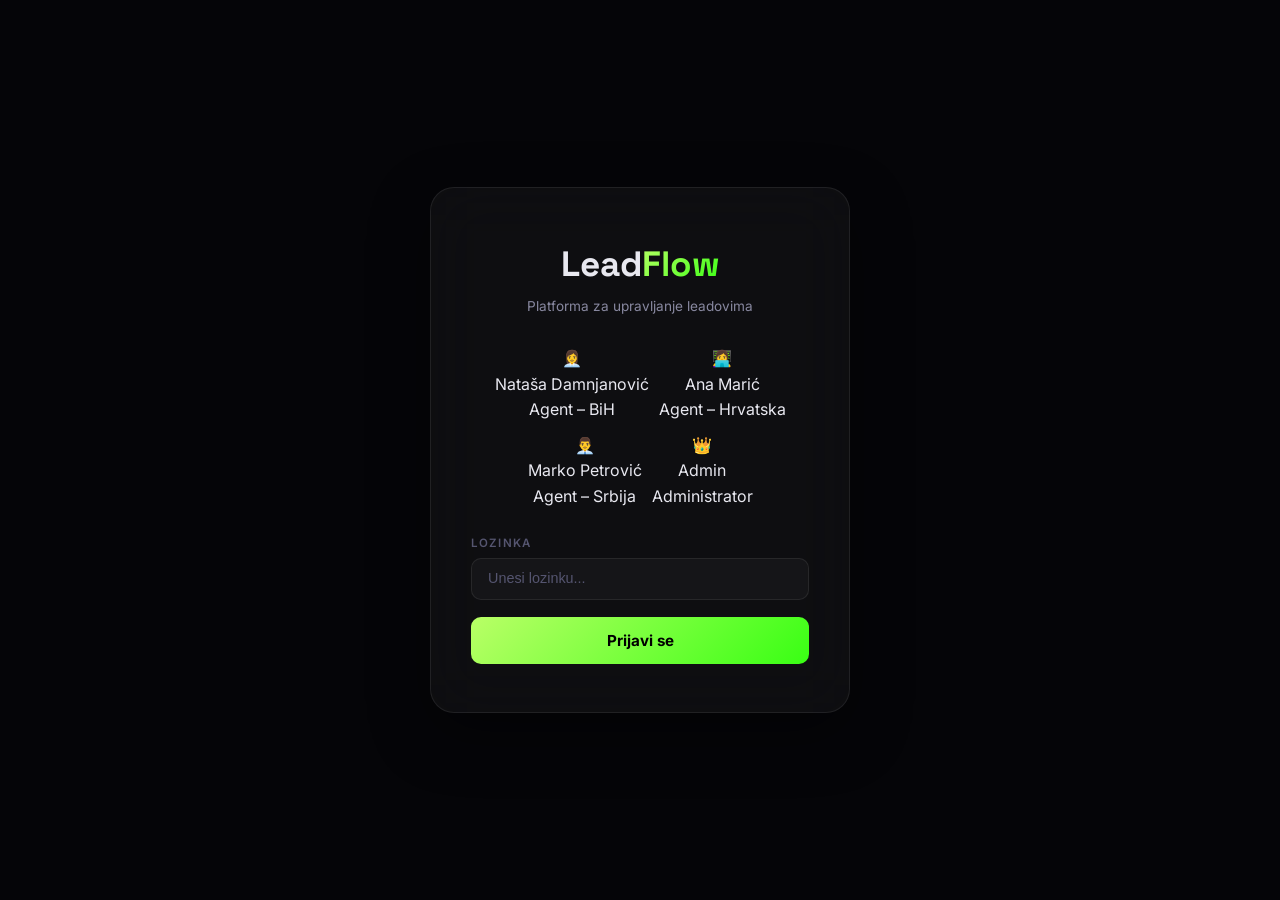
==== commit 7090e384: "Cache bust v3" ====
--- a/v2/index.html
+++ b/v2/index.html
@@ -7,7 +7,7 @@
 <link rel="preconnect" href="https://fonts.googleapis.com">
 <link rel="preconnect" href="https://fonts.gstatic.com" crossorigin>
 <link href="https://fonts.googleapis.com/css2?family=Space+Grotesk:wght@400;500;600;700&family=Inter:wght@300;400;500;600&display=swap" rel="stylesheet">
-<link rel="stylesheet" href="style.css">
+<link rel="stylesheet" href="style.v2.css">
 </head>
 <body>
 
@@ -94,7 +94,7 @@
 
 <div class="toast-box" id="toastBox"></div>
 
-<script src="data.js"></script>
-<script src="app.js"></script>
+<script src="data.v2.js?v=3"></script>
+<script src="app.v2.js?v=3"></script>
 </body>
 </html>
--- a/v2/style.v2.css
+++ b/v2/style.v2.css
@@ -0,0 +1,285 @@
+/* LeadFlow Platform v2 — Premium UI */
+/* ═══════════════════════════════════════ */
+
+*,*::before,*::after{margin:0;padding:0;box-sizing:border-box}
+
+/* ── Theme System ── */
+[data-theme="dark"]{
+  --bg:#050508;--bg2:#0a0a12;--surface:rgba(255,255,255,.03);
+  --glass:rgba(255,255,255,.04);--glass-border:rgba(255,255,255,.08);
+  --accent:#b9ff66;--accent2:#39ff14;--accent3:#00ff88;
+  --grad:linear-gradient(135deg,#b9ff66,#39ff14);
+  --text:#e8e8f0;--text2:#8888a0;--text3:#555570;
+  --danger:#ff3e6c;--warn:#fbbf24;--info:#38bdf8;--success:#34d399;
+}
+[data-theme="light"]{
+  --bg:#f5f5f7;--bg2:#ececec;--surface:rgba(0,0,0,.03);
+  --glass:rgba(255,255,255,.7);--glass-border:rgba(0,0,0,.08);
+  --accent:#16a34a;--accent2:#15803d;--accent3:#166534;
+  --grad:linear-gradient(135deg,#16a34a,#15803d);
+  --text:#1a1a2e;--text2:#555;--text3:#999;
+  --danger:#dc2626;--warn:#d97706;--info:#2563eb;--success:#16a34a;
+}
+[data-theme="ocean"]{
+  --bg:#031b26;--bg2:#062a3e;--surface:rgba(255,255,255,.03);
+  --glass:rgba(255,255,255,.04);--glass-border:rgba(56,189,248,.12);
+  --accent:#38bdf8;--accent2:#0ea5e9;--accent3:#06b6d4;
+  --grad:linear-gradient(135deg,#38bdf8,#06b6d4);
+  --text:#e0f2fe;--text2:'#7dd3fc';--text3:'#38bdf8';
+  --danger:#f43f5e;--warn:#fbbf24;--info:#38bdf8;--success:#34d399;
+}
+[data-theme="sunset"]{
+  --bg:#1a0a05;--bg2:#2d1510;--surface:rgba(255,255,255,.03);
+  --glass:rgba(255,255,255,.04);--glass-border:rgba(251,146,60,.12);
+  --accent:#f97316;--accent2:#ea580c;--accent3:'#fb923c';
+  --grad:linear-gradient(135deg,#f97316,#f59e0b);
+  --text:#fef3c7;--text2:'#fdba74';--text3:'#f97316';
+  --danger:#ef4444;--warn:#eab308;--info:'#38bdf8';--success:'#34d399';
+}
+[data-theme="neon"]{
+  --bg:#020c0b;--bg2:#041a18;--surface:rgba(57,255,20,.02);
+  --glass:rgba(57,255,20,.03);--glass-border:rgba(57,255,20,.1);
+  --accent:#39ff14;--accent2:'#22c55e';--accent3:'#4ade80';
+  --grad:linear-gradient(135deg,#39ff14,#22c55e);
+  --text:'#dcfce7';--text2:'#86efac';--text3:'#22c55e';
+  --danger:'#ef4444';--warn:'#fbbf24';--info:'#38bdf8';--success:'#39ff14';
+}
+[data-theme="purple"]{
+  --bg:'#0a0514';--bg2:'#130a24';--surface:rgba(139,92,246,.03);
+  --glass:rgba(139,92,246,.04);--glass-border:rgba(139,92,246,.12);
+  --accent:'#a78bfa';--accent2:'#8b5cf6';--accent3:'#c4b5fd';
+  --grad:linear-gradient(135deg,#8b5cf6,#a78bfa);
+  --text:'#ede9fe';--text2:'#c4b5fd';--text3:'#8b5cf6';
+  --danger:'#f43f5e';--warn:'#fbbf24';--info:'#38bdf8';--success:'#34d399';
+}
+
+:root{
+  --radius:16px;--radius-sm:10px;--radius-xs:6px;
+  --font-h:'Space Grotesk',system-ui,sans-serif;
+  --font-b:'Inter',system-ui,sans-serif;
+  --sidebar-w:320px;
+  --transition-speed:0.3s;
+}
+
+html{scroll-behavior:smooth;scrollbar-width:thin;scrollbar-color:rgba(185,255,102,.3) transparent}
+::-webkit-scrollbar{width:5px}::-webkit-scrollbar-track{background:transparent}::-webkit-scrollbar-thumb{background:rgba(185,255,102,.2);border-radius:3px}
+body{background:var(--bg);color:var(--text);font-family:var(--font-b);line-height:1.6;overflow:hidden;height:100vh;transition:background var(--transition-speed),color var(--transition-speed)}
+a{color:var(--accent);text-decoration:none}
+button{cursor:pointer;font-family:var(--font-b)}
+
+/* ── Particle Canvas ── */
+#particleCanvas{position:fixed;inset:0;z-index:0;pointer-events:none;opacity:.4}
+
+/* ── Noise Overlay ── */
+.noise-overlay{position:fixed;inset:0;z-index:1;pointer-events:none;opacity:.03;background-image:url("data:image/svg+xml,%3Csvg viewBox='0 0 256 256' xmlns='http://www.w3.org/2000/svg'%3E%3Cfilter id='n'%3E%3CfeTurbulence type='fractalNoise' baseFrequency='0.9' numOctaves='4' stitchTiles='stitch'/%3E%3C/filter%3E%3Crect width='100%25' height='100%25' filter='url(%23n)'/%3E%3C/svg%3E")}
+
+/* ── Ripple Effect ── */
+.ripple{position:absolute;border-radius:50%;background:rgba(255,255,255,.15);transform:scale(0);animation:rippleAnim .6s ease-out;pointer-events:none}
+@keyframes rippleAnim{to{transform:scale(4);opacity:0}}
+
+/* ── Skeleton Loading ── */
+.skeleton{background:linear-gradient(90deg,var(--glass) 25%,rgba(255,255,255,.08) 50%,var(--glass) 75%);background-size:200% 100%;animation:shimmer 1.5s infinite;border-radius:var(--radius-xs)}
+@keyframes shimmer{0%{background-position:200% 0}100%{background-position:-200% 0}}
+
+/* ── Scroll Animations ── */
+.anim-in{opacity:0;transform:translateY(20px);transition:opacity .5s ease,transform .5s ease}
+.anim-in.visible{opacity:1;transform:translateY(0)}
+
+/* ── Gradient Text ── */
+.gradient-text{background:var(--grad);-webkit-background-clip:text;-webkit-text-fill-color:transparent;background-clip:text}
+
+/* ── Glassmorphism Cards ── */
+.glass-card{background:var(--glass);border:1px solid var(--glass-border);border-radius:var(--radius-sm);backdrop-filter:blur(20px);transition:all .3s ease}
+.glass-card:hover{border-color:rgba(185,255,102,.2);box-shadow:0 8px 32px rgba(0,0,0,.3),0 0 20px rgba(185,255,102,.05)}
+
+/* ═══ LOGIN ═══ */
+.login-overlay{position:fixed;inset:0;z-index:10000;background:var(--bg);display:flex;align-items:center;justify-content:center;transition:opacity .5s}
+.login-overlay.hidden{display:none}
+.login-box{background:var(--glass);border:1px solid var(--glass-border);border-radius:24px;padding:48px 40px;backdrop-filter:blur(30px);width:100%;max-width:420px;text-align:center;box-shadow:0 20px 60px rgba(0,0,0,.4);animation:fadeUp .6s ease}
+.login-logo{font-family:var(--font-h);font-size:2.2rem;font-weight:700;margin-bottom:4px}
+.login-logo .g{background:var(--grad);-webkit-background-clip:text;-webkit-text-fill-color:transparent;background-clip:text}
+.login-sub{font-size:.85rem;color:var(--text2);margin-bottom:28px}
+.login-avatars{display:flex;flex-wrap:wrap;gap:10px;justify-content:center;margin-bottom:24px}
+.login-av{width:56px;height:56px;border-radius:14px;display:flex;align-items:center;justify-content:center;font-family:var(--font-h);font-weight:700;font-size:.85rem;cursor:pointer;border:2px solid transparent;transition:all .25s;position:relative}
+.login-av:hover{transform:scale(1.08)}
+.login-av.sel{border-color:var(--accent);box-shadow:0 0 16px rgba(185,255,102,.2)}
+.login-av-name{position:absolute;bottom:-18px;font-size:.6rem;color:var(--text3);white-space:nowrap}
+.login-field{margin-bottom:14px;text-align:left}
+.login-field label{display:block;font-size:.72rem;font-weight:600;letter-spacing:.1em;text-transform:uppercase;color:var(--text3);margin-bottom:5px}
+.login-field input{width:100%;padding:12px 16px;border-radius:var(--radius-sm);border:1px solid var(--glass-border);background:rgba(255,255,255,.03);color:var(--text);font-size:.9rem;outline:none;transition:border .3s}
+.login-field input:focus{border-color:rgba(185,255,102,.4)}
+.login-field input::placeholder{color:var(--text3)}
+.login-btn{width:100%;padding:14px;border:none;border-radius:var(--radius-sm);background:var(--grad);color:#000;font-weight:700;font-size:.95rem;transition:transform .2s,box-shadow .3s;position:relative;overflow:hidden;margin-top:4px}
+.login-btn:hover{transform:translateY(-2px);box-shadow:0 8px 30px rgba(185,255,102,.25)}
+.login-err{color:var(--danger);font-size:.82rem;margin-top:10px;display:none}
+
+/* ═══ APP LAYOUT ═══ */
+.app-layout{display:none;height:100vh;grid-template-columns:56px 1fr var(--sidebar-w);position:relative;z-index:2}
+.app-layout.active{display:grid}
+
+/* ── Sidebar ── */
+.sidebar{background:var(--bg2);border-right:1px solid var(--glass-border);display:flex;flex-direction:column;align-items:center;padding:10px 0;gap:2px;overflow-y:auto;z-index:10;transition:background var(--transition-speed)}
+.sidebar-icon{width:40px;height:40px;border-radius:10px;border:none;background:transparent;color:var(--text3);font-size:1.15rem;display:flex;align-items:center;justify-content:center;transition:all .2s;position:relative}
+.sidebar-icon:hover{background:rgba(255,255,255,.05);color:var(--text);box-shadow:0 0 12px rgba(185,255,102,.08)}
+.sidebar-icon.active{background:rgba(185,255,102,.12);color:var(--accent)}
+.sidebar-sep{width:24px;height:1px;background:var(--glass-border);margin:6px 0}
+.sidebar-bottom{margin-top:auto;display:flex;flex-direction:column;align-items:center;gap:2px}
+
+/* ── Hamburger ── */
+.hamburger{display:none;background:var(--glass);border:1px solid var(--glass-border);color:var(--text);width:36px;height:36px;border-radius:8px;font-size:1.1rem;align-items:center;justify-content:center;flex-shrink:0;transition:all .2s}
+.hamburger:hover{background:rgba(255,255,255,.08)}
+
+/* ── Topbar ── */
+.topbar{display:flex;align-items:center;justify-content:space-between;padding:10px 20px;border-bottom:1px solid var(--glass-border);background:rgba(255,255,255,.01);backdrop-filter:blur(20px);flex-shrink:0;z-index:5;transition:background var(--transition-speed)}
+.topbar-left{display:flex;align-items:center;gap:14px}
+.topbar-title{font-family:var(--font-h);font-size:1.05rem;font-weight:700}
+.topbar-bc{font-size:.75rem;color:var(--text3)}
+.topbar-right{display:flex;align-items:center;gap:8px}
+.topbar-avatar{width:32px;height:32px;border-radius:8px;display:flex;align-items:center;justify-content:center;font-family:var(--font-h);font-weight:700;font-size:.7rem;cursor:pointer}
+.tb-btn{padding:5px 12px;border-radius:7px;border:1px solid var(--glass-border);background:var(--glass);color:var(--text2);font-size:.75rem;transition:all .2s;position:relative;overflow:hidden}
+.tb-btn:hover{border-color:rgba(255,255,255,.12);color:var(--text);box-shadow:0 0 16px rgba(185,255,102,.08)}
+.content-scroll{flex:1;overflow-y:auto;padding:20px;scroll-behavior:smooth}
+
+/* ═══ COUNTRY TABS ═══ */
+.country-tabs{display:flex;gap:6px;margin-bottom:16px;flex-wrap:wrap}
+.country-tab{padding:7px 16px;border-radius:100px;border:1px solid var(--glass-border);background:var(--glass);color:var(--text2);font-size:.8rem;font-weight:600;cursor:pointer;transition:all .25s;display:flex;align-items:center;gap:5px;position:relative;overflow:hidden}
+.country-tab:hover{border-color:rgba(185,255,102,.2);color:var(--text)}
+.country-tab.active{background:rgba(185,255,102,.12);border-color:rgba(185,255,102,.3);color:var(--accent)}
+.country-tab .ct{font-size:.65rem;opacity:.6;margin-left:2px}
+
+/* ═══ TEAM GRID ═══ */
+.team-grid{display:grid;grid-template-columns:repeat(auto-fill,minmax(260px,1fr));gap:12px;margin-bottom:20px}
+.team-card{background:var(--glass);border:1px solid var(--glass-border);border-radius:var(--radius-sm);padding:16px;cursor:pointer;transition:all .3s;position:relative;overflow:hidden;backdrop-filter:blur(10px)}
+.team-card:hover{transform:translateY(-2px);border-color:rgba(185,255,102,.2);box-shadow:0 6px 24px rgba(0,0,0,.2),0 0 20px rgba(185,255,102,.05)}
+.team-card.active-card{border-color:var(--accent);background:rgba(185,255,102,.04)}
+.team-av{width:42px;height:42px;border-radius:10px;display:flex;align-items:center;justify-content:center;font-family:var(--font-h);font-weight:700;font-size:.85rem;margin-bottom:10px}
+.team-name{font-family:var(--font-h);font-weight:600;font-size:.9rem;margin-bottom:2px}
+.team-role{font-size:.72rem;color:var(--text2);margin-bottom:10px}
+.team-stats{display:flex;gap:10px}
+.team-stat{text-align:center}
+.team-stat-val{font-family:var(--font-h);font-weight:700;font-size:1rem}
+.team-stat-lbl{font-size:.6rem;color:var(--text3);text-transform:uppercase;letter-spacing:.04em}
+
+/* ═══ CONTACT LIST ═══ */
+.contact-list{display:flex;flex-direction:column;gap:6px}
+.contact-item{display:flex;align-items:center;gap:12px;padding:12px 14px;background:var(--glass);border:1px solid var(--glass-border);border-radius:var(--radius-xs);transition:all .25s;cursor:pointer;position:relative;overflow:hidden;border-left:3px solid var(--text3)}
+.contact-item:hover{border-color:rgba(185,255,102,.15);background:rgba(255,255,255,.06);transform:translateX(2px)}
+.contact-item.selected{border-color:var(--accent);background:rgba(185,255,102,.04)}
+.contact-item.s-pending{border-left-color:#fbbf24}
+.contact-item.s-progress{border-left-color:#38bdf8}
+.contact-item.s-done{border-left-color:#34d399}
+.contact-item.s-lost{border-left-color:var(--danger)}
+.ci-avatar{width:34px;height:34px;border-radius:8px;display:flex;align-items:center;justify-content:center;font-family:var(--font-h);font-weight:700;font-size:.7rem;flex-shrink:0}
+.ci-info{flex:1;min-width:0}
+.ci-name{font-weight:600;font-size:.84rem}
+.ci-meta{font-size:.68rem;color:var(--text2);display:flex;gap:6px;align-items:center}
+.ci-meta .city{color:var(--accent);opacity:.8}
+.ci-actions{display:flex;gap:4px;flex-shrink:0;align-items:center}
+.ci-status{padding:3px 8px;border-radius:100px;font-size:.62rem;font-weight:600;border:1px solid;flex-shrink:0}
+.ci-status.s-pending{border-color:rgba(251,191,36,.2);color:#fbbf24;background:rgba(251,191,36,.05)}
+.ci-status.s-progress{border-color:rgba(56,189,248,.2);color:#38bdf8;background:rgba(56,189,248,.05)}
+.ci-status.s-done{border-color:rgba(52,211,153,.2);color:#34d399;background:rgba(52,211,153,.05)}
+
+/* ── Quick Action Buttons on Cards ── */
+.ci-btn{width:28px;height:28px;border-radius:6px;border:1px solid var(--glass-border);background:var(--glass);color:var(--text2);font-size:.7rem;display:flex;align-items:center;justify-content:center;transition:all .2s;cursor:pointer;position:relative;overflow:hidden}
+.ci-btn:hover{background:rgba(255,255,255,.08);color:var(--text);transform:scale(1.1)}
+.ci-btn.done-btn:hover{background:rgba(52,211,153,.15);color:var(--success);border-color:rgba(52,211,153,.3)}
+.ci-btn.sale-btn-green{background:rgba(52,211,153,.1);color:var(--success);border-color:rgba(52,211,153,.2)}
+.ci-btn.sale-btn-red{background:rgba(255,62,108,.1);color:var(--danger);border-color:rgba(255,62,108,.2)}
+.ci-btn.demo-btn{background:rgba(56,189,248,.1);color:var(--info);border-color:rgba(56,189,248,.2)}
+
+/* ── Comment section on contact card ── */
+.contact-comment{padding:8px 14px 8px 58px;border-top:1px solid var(--glass-border);display:none;animation:fadeDown .3s ease}
+.contact-comment.open{display:block}
+.contact-comment textarea{width:100%;min-height:50px;padding:8px;border-radius:6px;border:1px solid var(--glass-border);background:rgba(255,255,255,.02);color:var(--text);font-size:.76rem;font-family:var(--font-b);resize:vertical;outline:none;transition:border .3s}
+.contact-comment textarea:focus{border-color:rgba(185,255,102,.3)}
+
+/* ═══ ADD FORM ═══ */
+.add-form{background:var(--glass);border:1px solid var(--glass-border);border-radius:var(--radius);padding:20px;margin-bottom:16px;display:none;backdrop-filter:blur(10px)}
+.add-form.open{display:block;animation:fadeDown .3s ease}
+.form-grid{display:grid;grid-template-columns:1fr 1fr;gap:10px}
+.form-grid .full{grid-column:span 2}
+.form-field label{display:block;font-size:.65rem;font-weight:600;letter-spacing:.08em;text-transform:uppercase;color:var(--text3);margin-bottom:3px}
+.form-field input,.form-field select,.form-field textarea{width:100%;padding:8px 12px;border-radius:6px;border:1px solid var(--glass-border);background:rgba(255,255,255,.03);color:var(--text);font-size:.82rem;outline:none;transition:border .3s;font-family:var(--font-b)}
+.form-field input:focus,.form-field select:focus,.form-field textarea:focus{border-color:rgba(185,255,102,.4)}
+.form-field textarea{height:50px;resize:none}
+.form-actions{display:flex;gap:6px;margin-top:10px;justify-content:flex-end}
+
+/* ═══ BUTTONS ═══ */
+.btn-primary{padding:8px 18px;border:none;border-radius:7px;background:var(--grad);color:#000;font-weight:700;font-size:.82rem;transition:all .2s;position:relative;overflow:hidden}
+.btn-primary:hover{box-shadow:0 4px 16px rgba(185,255,102,.2);transform:translateY(-1px)}
+.btn-ghost{padding:8px 18px;border:1px solid var(--glass-border);border-radius:7px;background:transparent;color:var(--text2);font-size:.82rem;transition:all .2s;position:relative;overflow:hidden}
+.btn-ghost:hover{border-color:rgba(255,255,255,.15);color:var(--text)}
+.btn-danger{padding:8px 18px;border:1px solid rgba(255,62,108,.2);border-radius:7px;background:rgba(255,62,108,.05);color:var(--danger);font-size:.82rem;transition:all .2s}
+.btn-danger:hover{background:rgba(255,62,108,.15);border-color:rgba(255,62,108,.4)}
+
+/* ═══ BENTO STATS ═══ */
+.bento{display:grid;grid-template-columns:repeat(4,1fr);gap:10px;margin-bottom:16px}
+.bento-card{background:var(--glass);border:1px solid var(--glass-border);border-radius:var(--radius-xs);padding:14px;transition:all .3s;backdrop-filter:blur(10px)}
+.bento-card:hover{border-color:rgba(185,255,102,.15);transform:translateY(-1px)}
+.bento-card .b-icon{width:28px;height:28px;border-radius:7px;display:flex;align-items:center;justify-content:center;font-size:.8rem;margin-bottom:6px}
+.bento-card .b-val{font-family:var(--font-h);font-size:1.3rem;font-weight:700}
+.bento-card .b-lbl{font-size:.68rem;color:var(--text2)}
+
+/* ═══ OVERVIEW ═══ */
+.overview-grid{display:grid;grid-template-columns:repeat(3,1fr);gap:14px;margin-top:16px}
+.overview-card{background:var(--glass);border:1px solid var(--glass-border);border-radius:var(--radius-sm);padding:18px;position:relative;overflow:hidden;backdrop-filter:blur(10px);transition:all .3s}
+.overview-card:hover{transform:translateY(-3px);box-shadow:0 8px 30px rgba(0,0,0,.3)}
+.overview-card::before{content:'';position:absolute;top:0;left:0;right:0;height:3px}
+.overview-card.ba::before{background:linear-gradient(90deg,#fbbf24,#f59e0b)}
+.overview-card.hr::before{background:linear-gradient(90deg,#38bdf8,#0ea5e9)}
+.overview-card.rs::before{background:linear-gradient(90deg,#f472b6,#ec4899)}
+.oc-flag{font-size:1.8rem;margin-bottom:6px}
+.oc-name{font-family:var(--font-h);font-weight:700;font-size:.95rem;margin-bottom:3px}
+.oc-count{font-size:.78rem;color:var(--text2);margin-bottom:10px}
+.oc-teams{display:flex;flex-direction:column;gap:5px}
+.oc-team{display:flex;align-items:center;justify-content:space-between;padding:5px 8px;background:rgba(255,255,255,.03);border-radius:5px;font-size:.74rem}
+
+/* ═══ AI SIDEBAR ═══ */
+.sidebar-right{background:var(--bg2);border-left:1px solid var(--glass-border);display:flex;flex-direction:column;overflow:hidden;transition:background var(--transition-speed)}
+.ai-header{padding:14px;border-bottom:1px solid var(--glass-border);display:flex;align-items:center;gap:10px;flex-shrink:0}
+.ai-avatar{width:34px;height:34px;border-radius:9px;background:linear-gradient(135deg,#6366f1,#8b5cf6);display:flex;align-items:center;justify-content:center;font-size:.9rem}
+.ai-title{flex:1}
+.ai-title-text{font-family:var(--font-h);font-weight:600;font-size:.85rem}
+.ai-title-sub{font-size:.62rem;color:var(--text3)}
+.ai-close{display:none;background:none;border:none;color:var(--text3);font-size:1rem;padding:4px 8px;border-radius:6px;transition:all .2s}
+.ai-close:hover{color:var(--text);background:rgba(255,255,255,.05)}
+.ai-dot{width:7px;height:7px;border-radius:50%;background:var(--success);animation:pulse 2s infinite}
+@keyframes pulse{0%,100%{opacity:.5}50%{opacity:1}}
+
+.ai-tabs{display:flex;border-bottom:1px solid var(--glass-border);flex-shrink:0}
+.ai-tab{flex:1;padding:8px;text-align:center;font-size:.68rem;font-weight:600;color:var(--text3);cursor:pointer;border-bottom:2px solid transparent;transition:all .2s}
+.ai-tab:hover{color:var(--text2)}
+.ai-tab.active{color:#a5b4fc;border-bottom-color:#6366f1}
+
+.ai-content{flex:1;overflow-y:auto;padding:14px;display:flex;flex-direction:column;gap:10px}
+.ai-msg{padding:10px 14px;border-radius:10px;font-size:.78rem;line-height:1.5}
+.ai-msg.mentor{background:rgba(99,102,241,.06);border:1px solid rgba(99,102,241,.12);border-bottom-left-radius:3px}
+.ai-msg.user{background:rgba(185,255,102,.04);border:1px solid rgba(185,255,102,.1);border-bottom-right-radius:3px;margin-left:16px}
+.ai-msg .ml{font-size:.6rem;font-weight:600;text-transform:uppercase;letter-spacing:.06em;margin-bottom:3px;color:var(--text3)}
+.ai-msg .mt{color:var(--text)}.ai-msg .mt strong{color:var(--accent)}
+.ai-msg .mt code{background:rgba(255,255,255,.05);padding:1px 4px;border-radius:3px;font-size:.75rem}
+
+.ai-suggest{display:flex;flex-wrap:wrap;gap:5px;margin-top:6px}
+.ai-suggest button{padding:5px 10px;border-radius:100px;border:1px solid var(--glass-border);background:var(--glass);color:var(--text2);font-size:.68rem;cursor:pointer;transition:all .2s;position:relative;overflow:hidden}
+.ai-suggest button:hover{border-color:rgba(99,102,241,.3);color:#a5b4fc;background:rgba(99,102,241,.06)}
+
+.ai-input-wrap{padding:10px 14px;border-top:1px solid var(--glass-border);flex-shrink:0;display:flex;gap:6px;align-items:flex-end}
+.ai-input{flex:1;padding:9px 12px;border-radius:8px;border:1px solid var(--glass-border);background:rgba(255,255,255,.03);color:var(--text);font-size:.82rem;outline:none;resize:none;max-height:80px;font-family:var(--font-b)}
+.ai-input:focus{border-color:rgba(99,102,241,.35)}
+.ai-send{width:36px;height:36px;border-radius:8px;border:none;background:linear-gradient(135deg,#6366f1,#8b5cf6);color:#fff;font-size:.95rem;display:flex;align-items:center;justify-content:center;transition:transform .2s;flex-shrink:0}
+.ai-send:hover{transform:scale(1.05)}
+
+.script-card{background:rgba(99,102,241,.03);border:1px solid rgba(99,102,241,.08);border-radius:8px;padding:12px;cursor:pointer;transition:all .2s;position:relative;overflow:hidden}
+.script-card:hover{border-color:rgba(99,102,241,.2);transform:translateX(2px)}
+.script-card .sc-t{font-weight:600;font-size:.82rem;margin-bottom:3px}
+.script-card .sc-d{font-size:.72rem;color:var(--text2);line-height:1.4}
+.script-card .sc-tag{display:inline-block;padding:2px 7px;border-radius:100px;font-size:.58rem;font-weight:600;margin-top:5px;background:rgba(99,102,241,.08);color:#a5b4fc}
+
+/* ═══ CONTACT DETAIL MODAL ═══ */
+.modal-overlay{position:fixed;inset:0;z-index:9000;background:rgba(0,0,0,.6);backdrop-filter:blur(8px);display:none;align-items:center;justify-content:center;padding:20px}
+.modal-overlay.show{display:flex;animation:fadeIn .25s ease}
+.modal-box{background:var(--bg2);border:1px solid var(--glass-border);border-radius:var(--radius);width:100%;max-width:600px;max-height:90vh;overflow-y:auto;box-shadow:0 20px 60px rgba(0,0,0,.5);animation:fadeUp .3s ease;position:relative}
+
+.modal-header{padding:24px 24px 0;display:flex;justify-content:space-between;align-items:flex-start}
+.modal-header h2{font-family:var(--font
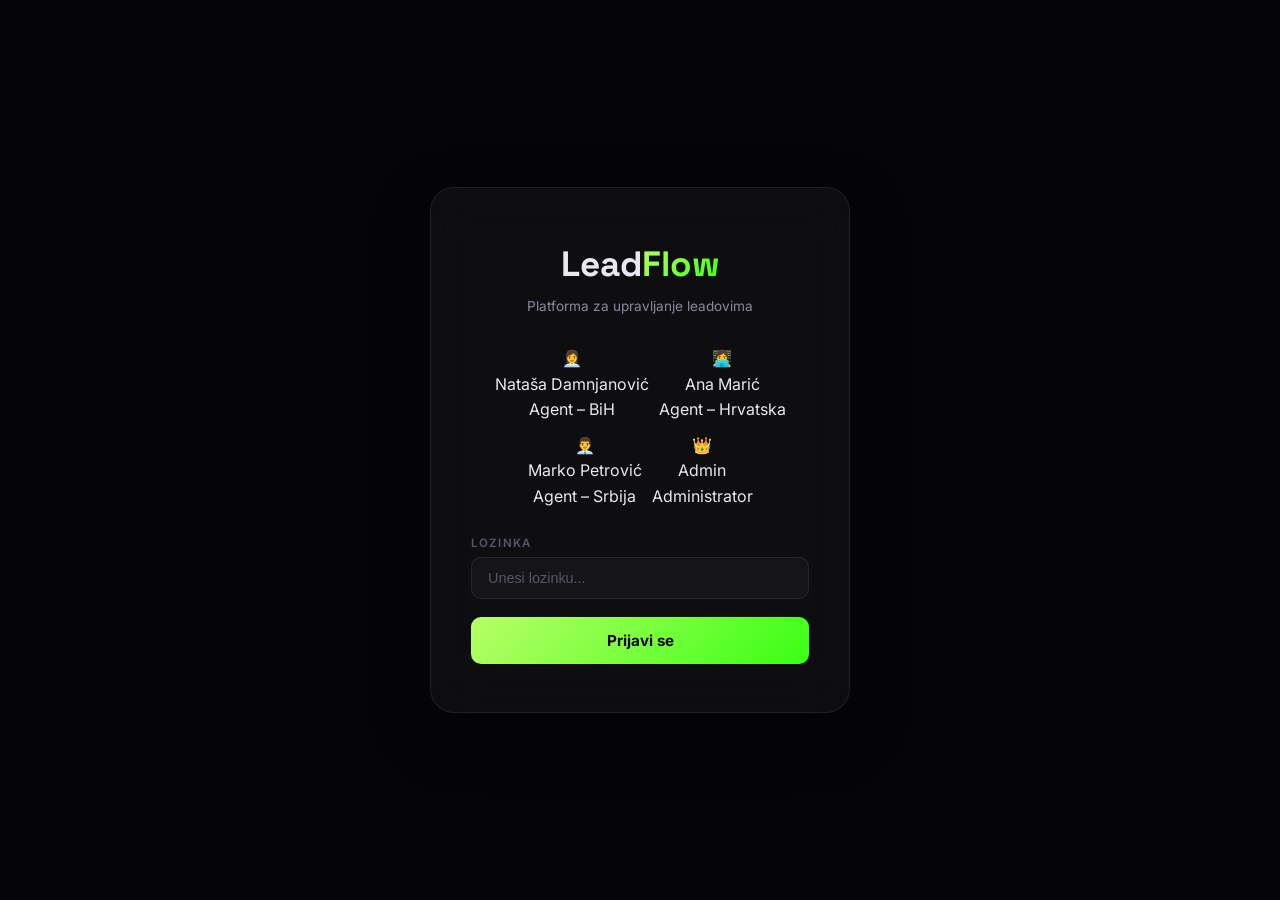
==== commit 42b4c237: "Cache-proof: hashed filenames for all assets" ====
--- a/v2/index.html
+++ b/v2/index.html
@@ -7,7 +7,7 @@
 <link rel="preconnect" href="https://fonts.googleapis.com">
 <link rel="preconnect" href="https://fonts.gstatic.com" crossorigin>
 <link href="https://fonts.googleapis.com/css2?family=Space+Grotesk:wght@400;500;600;700&family=Inter:wght@300;400;500;600&display=swap" rel="stylesheet">
-<link rel="stylesheet" href="style.v2.css">
+<link rel="stylesheet" href="style.9bd8a88c.css">
 </head>
 <body>
 
@@ -87,14 +87,14 @@
   </div>
 </div>
 
-<!-- Tarot Section (hidden by default) -->
+<!-- Tarot Section -->
 <div class="tarot-overlay" id="tarotOverlay">
   <div class="tarot-section" id="tarotSection"></div>
 </div>
 
 <div class="toast-box" id="toastBox"></div>
 
-<script src="data.v2.js?v=3"></script>
-<script src="app.v2.js?v=3"></script>
+<script src="data.ff235a5e.js"></script>
+<script src="app.8403d704.js"></script>
 </body>
 </html>
--- a/v2/style.9bd8a88c.css
+++ b/v2/style.9bd8a88c.css
@@ -0,0 +1,285 @@
+/* LeadFlow Platform v2 — Premium UI */
+/* ═══════════════════════════════════════ */
+
+*,*::before,*::after{margin:0;padding:0;box-sizing:border-box}
+
+/* ── Theme System ── */
+[data-theme="dark"]{
+  --bg:#050508;--bg2:#0a0a12;--surface:rgba(255,255,255,.03);
+  --glass:rgba(255,255,255,.04);--glass-border:rgba(255,255,255,.08);
+  --accent:#b9ff66;--accent2:#39ff14;--accent3:#00ff88;
+  --grad:linear-gradient(135deg,#b9ff66,#39ff14);
+  --text:#e8e8f0;--text2:#8888a0;--text3:#555570;
+  --danger:#ff3e6c;--warn:#fbbf24;--info:#38bdf8;--success:#34d399;
+}
+[data-theme="light"]{
+  --bg:#f5f5f7;--bg2:#ececec;--surface:rgba(0,0,0,.03);
+  --glass:rgba(255,255,255,.7);--glass-border:rgba(0,0,0,.08);
+  --accent:#16a34a;--accent2:#15803d;--accent3:#166534;
+  --grad:linear-gradient(135deg,#16a34a,#15803d);
+  --text:#1a1a2e;--text2:#555;--text3:#999;
+  --danger:#dc2626;--warn:#d97706;--info:#2563eb;--success:#16a34a;
+}
+[data-theme="ocean"]{
+  --bg:#031b26;--bg2:#062a3e;--surface:rgba(255,255,255,.03);
+  --glass:rgba(255,255,255,.04);--glass-border:rgba(56,189,248,.12);
+  --accent:#38bdf8;--accent2:#0ea5e9;--accent3:#06b6d4;
+  --grad:linear-gradient(135deg,#38bdf8,#06b6d4);
+  --text:#e0f2fe;--text2:'#7dd3fc';--text3:'#38bdf8';
+  --danger:#f43f5e;--warn:#fbbf24;--info:#38bdf8;--success:#34d399;
+}
+[data-theme="sunset"]{
+  --bg:#1a0a05;--bg2:#2d1510;--surface:rgba(255,255,255,.03);
+  --glass:rgba(255,255,255,.04);--glass-border:rgba(251,146,60,.12);
+  --accent:#f97316;--accent2:#ea580c;--accent3:'#fb923c';
+  --grad:linear-gradient(135deg,#f97316,#f59e0b);
+  --text:#fef3c7;--text2:'#fdba74';--text3:'#f97316';
+  --danger:#ef4444;--warn:#eab308;--info:'#38bdf8';--success:'#34d399';
+}
+[data-theme="neon"]{
+  --bg:#020c0b;--bg2:#041a18;--surface:rgba(57,255,20,.02);
+  --glass:rgba(57,255,20,.03);--glass-border:rgba(57,255,20,.1);
+  --accent:#39ff14;--accent2:'#22c55e';--accent3:'#4ade80';
+  --grad:linear-gradient(135deg,#39ff14,#22c55e);
+  --text:'#dcfce7';--text2:'#86efac';--text3:'#22c55e';
+  --danger:'#ef4444';--warn:'#fbbf24';--info:'#38bdf8';--success:'#39ff14';
+}
+[data-theme="purple"]{
+  --bg:'#0a0514';--bg2:'#130a24';--surface:rgba(139,92,246,.03);
+  --glass:rgba(139,92,246,.04);--glass-border:rgba(139,92,246,.12);
+  --accent:'#a78bfa';--accent2:'#8b5cf6';--accent3:'#c4b5fd';
+  --grad:linear-gradient(135deg,#8b5cf6,#a78bfa);
+  --text:'#ede9fe';--text2:'#c4b5fd';--text3:'#8b5cf6';
+  --danger:'#f43f5e';--warn:'#fbbf24';--info:'#38bdf8';--success:'#34d399';
+}
+
+:root{
+  --radius:16px;--radius-sm:10px;--radius-xs:6px;
+  --font-h:'Space Grotesk',system-ui,sans-serif;
+  --font-b:'Inter',system-ui,sans-serif;
+  --sidebar-w:320px;
+  --transition-speed:0.3s;
+}
+
+html{scroll-behavior:smooth;scrollbar-width:thin;scrollbar-color:rgba(185,255,102,.3) transparent}
+::-webkit-scrollbar{width:5px}::-webkit-scrollbar-track{background:transparent}::-webkit-scrollbar-thumb{background:rgba(185,255,102,.2);border-radius:3px}
+body{background:var(--bg);color:var(--text);font-family:var(--font-b);line-height:1.6;overflow:hidden;height:100vh;transition:background var(--transition-speed),color var(--transition-speed)}
+a{color:var(--accent);text-decoration:none}
+button{cursor:pointer;font-family:var(--font-b)}
+
+/* ── Particle Canvas ── */
+#particleCanvas{position:fixed;inset:0;z-index:0;pointer-events:none;opacity:.4}
+
+/* ── Noise Overlay ── */
+.noise-overlay{position:fixed;inset:0;z-index:1;pointer-events:none;opacity:.03;background-image:url("data:image/svg+xml,%3Csvg viewBox='0 0 256 256' xmlns='http://www.w3.org/2000/svg'%3E%3Cfilter id='n'%3E%3CfeTurbulence type='fractalNoise' baseFrequency='0.9' numOctaves='4' stitchTiles='stitch'/%3E%3C/filter%3E%3Crect width='100%25' height='100%25' filter='url(%23n)'/%3E%3C/svg%3E")}
+
+/* ── Ripple Effect ── */
+.ripple{position:absolute;border-radius:50%;background:rgba(255,255,255,.15);transform:scale(0);animation:rippleAnim .6s ease-out;pointer-events:none}
+@keyframes rippleAnim{to{transform:scale(4);opacity:0}}
+
+/* ── Skeleton Loading ── */
+.skeleton{background:linear-gradient(90deg,var(--glass) 25%,rgba(255,255,255,.08) 50%,var(--glass) 75%);background-size:200% 100%;animation:shimmer 1.5s infinite;border-radius:var(--radius-xs)}
+@keyframes shimmer{0%{background-position:200% 0}100%{background-position:-200% 0}}
+
+/* ── Scroll Animations ── */
+.anim-in{opacity:0;transform:translateY(20px);transition:opacity .5s ease,transform .5s ease}
+.anim-in.visible{opacity:1;transform:translateY(0)}
+
+/* ── Gradient Text ── */
+.gradient-text{background:var(--grad);-webkit-background-clip:text;-webkit-text-fill-color:transparent;background-clip:text}
+
+/* ── Glassmorphism Cards ── */
+.glass-card{background:var(--glass);border:1px solid var(--glass-border);border-radius:var(--radius-sm);backdrop-filter:blur(20px);transition:all .3s ease}
+.glass-card:hover{border-color:rgba(185,255,102,.2);box-shadow:0 8px 32px rgba(0,0,0,.3),0 0 20px rgba(185,255,102,.05)}
+
+/* ═══ LOGIN ═══ */
+.login-overlay{position:fixed;inset:0;z-index:10000;background:var(--bg);display:flex;align-items:center;justify-content:center;transition:opacity .5s}
+.login-overlay.hidden{display:none}
+.login-box{background:var(--glass);border:1px solid var(--glass-border);border-radius:24px;padding:48px 40px;backdrop-filter:blur(30px);width:100%;max-width:420px;text-align:center;box-shadow:0 20px 60px rgba(0,0,0,.4);animation:fadeUp .6s ease}
+.login-logo{font-family:var(--font-h);font-size:2.2rem;font-weight:700;margin-bottom:4px}
+.login-logo .g{background:var(--grad);-webkit-background-clip:text;-webkit-text-fill-color:transparent;background-clip:text}
+.login-sub{font-size:.85rem;color:var(--text2);margin-bottom:28px}
+.login-avatars{display:flex;flex-wrap:wrap;gap:10px;justify-content:center;margin-bottom:24px}
+.login-av{width:56px;height:56px;border-radius:14px;display:flex;align-items:center;justify-content:center;font-family:var(--font-h);font-weight:700;font-size:.85rem;cursor:pointer;border:2px solid transparent;transition:all .25s;position:relative}
+.login-av:hover{transform:scale(1.08)}
+.login-av.sel{border-color:var(--accent);box-shadow:0 0 16px rgba(185,255,102,.2)}
+.login-av-name{position:absolute;bottom:-18px;font-size:.6rem;color:var(--text3);white-space:nowrap}
+.login-field{margin-bottom:14px;text-align:left}
+.login-field label{display:block;font-size:.72rem;font-weight:600;letter-spacing:.1em;text-transform:uppercase;color:var(--text3);margin-bottom:5px}
+.login-field input{width:100%;padding:12px 16px;border-radius:var(--radius-sm);border:1px solid var(--glass-border);background:rgba(255,255,255,.03);color:var(--text);font-size:.9rem;outline:none;transition:border .3s}
+.login-field input:focus{border-color:rgba(185,255,102,.4)}
+.login-field input::placeholder{color:var(--text3)}
+.login-btn{width:100%;padding:14px;border:none;border-radius:var(--radius-sm);background:var(--grad);color:#000;font-weight:700;font-size:.95rem;transition:transform .2s,box-shadow .3s;position:relative;overflow:hidden;margin-top:4px}
+.login-btn:hover{transform:translateY(-2px);box-shadow:0 8px 30px rgba(185,255,102,.25)}
+.login-err{color:var(--danger);font-size:.82rem;margin-top:10px;display:none}
+
+/* ═══ APP LAYOUT ═══ */
+.app-layout{display:none;height:100vh;grid-template-columns:56px 1fr var(--sidebar-w);position:relative;z-index:2}
+.app-layout.active{display:grid}
+
+/* ── Sidebar ── */
+.sidebar{background:var(--bg2);border-right:1px solid var(--glass-border);display:flex;flex-direction:column;align-items:center;padding:10px 0;gap:2px;overflow-y:auto;z-index:10;transition:background var(--transition-speed)}
+.sidebar-icon{width:40px;height:40px;border-radius:10px;border:none;background:transparent;color:var(--text3);font-size:1.15rem;display:flex;align-items:center;justify-content:center;transition:all .2s;position:relative}
+.sidebar-icon:hover{background:rgba(255,255,255,.05);color:var(--text);box-shadow:0 0 12px rgba(185,255,102,.08)}
+.sidebar-icon.active{background:rgba(185,255,102,.12);color:var(--accent)}
+.sidebar-sep{width:24px;height:1px;background:var(--glass-border);margin:6px 0}
+.sidebar-bottom{margin-top:auto;display:flex;flex-direction:column;align-items:center;gap:2px}
+
+/* ── Hamburger ── */
+.hamburger{display:none;background:var(--glass);border:1px solid var(--glass-border);color:var(--text);width:36px;height:36px;border-radius:8px;font-size:1.1rem;align-items:center;justify-content:center;flex-shrink:0;transition:all .2s}
+.hamburger:hover{background:rgba(255,255,255,.08)}
+
+/* ── Topbar ── */
+.topbar{display:flex;align-items:center;justify-content:space-between;padding:10px 20px;border-bottom:1px solid var(--glass-border);background:rgba(255,255,255,.01);backdrop-filter:blur(20px);flex-shrink:0;z-index:5;transition:background var(--transition-speed)}
+.topbar-left{display:flex;align-items:center;gap:14px}
+.topbar-title{font-family:var(--font-h);font-size:1.05rem;font-weight:700}
+.topbar-bc{font-size:.75rem;color:var(--text3)}
+.topbar-right{display:flex;align-items:center;gap:8px}
+.topbar-avatar{width:32px;height:32px;border-radius:8px;display:flex;align-items:center;justify-content:center;font-family:var(--font-h);font-weight:700;font-size:.7rem;cursor:pointer}
+.tb-btn{padding:5px 12px;border-radius:7px;border:1px solid var(--glass-border);background:var(--glass);color:var(--text2);font-size:.75rem;transition:all .2s;position:relative;overflow:hidden}
+.tb-btn:hover{border-color:rgba(255,255,255,.12);color:var(--text);box-shadow:0 0 16px rgba(185,255,102,.08)}
+.content-scroll{flex:1;overflow-y:auto;padding:20px;scroll-behavior:smooth}
+
+/* ═══ COUNTRY TABS ═══ */
+.country-tabs{display:flex;gap:6px;margin-bottom:16px;flex-wrap:wrap}
+.country-tab{padding:7px 16px;border-radius:100px;border:1px solid var(--glass-border);background:var(--glass);color:var(--text2);font-size:.8rem;font-weight:600;cursor:pointer;transition:all .25s;display:flex;align-items:center;gap:5px;position:relative;overflow:hidden}
+.country-tab:hover{border-color:rgba(185,255,102,.2);color:var(--text)}
+.country-tab.active{background:rgba(185,255,102,.12);border-color:rgba(185,255,102,.3);color:var(--accent)}
+.country-tab .ct{font-size:.65rem;opacity:.6;margin-left:2px}
+
+/* ═══ TEAM GRID ═══ */
+.team-grid{display:grid;grid-template-columns:repeat(auto-fill,minmax(260px,1fr));gap:12px;margin-bottom:20px}
+.team-card{background:var(--glass);border:1px solid var(--glass-border);border-radius:var(--radius-sm);padding:16px;cursor:pointer;transition:all .3s;position:relative;overflow:hidden;backdrop-filter:blur(10px)}
+.team-card:hover{transform:translateY(-2px);border-color:rgba(185,255,102,.2);box-shadow:0 6px 24px rgba(0,0,0,.2),0 0 20px rgba(185,255,102,.05)}
+.team-card.active-card{border-color:var(--accent);background:rgba(185,255,102,.04)}
+.team-av{width:42px;height:42px;border-radius:10px;display:flex;align-items:center;justify-content:center;font-family:var(--font-h);font-weight:700;font-size:.85rem;margin-bottom:10px}
+.team-name{font-family:var(--font-h);font-weight:600;font-size:.9rem;margin-bottom:2px}
+.team-role{font-size:.72rem;color:var(--text2);margin-bottom:10px}
+.team-stats{display:flex;gap:10px}
+.team-stat{text-align:center}
+.team-stat-val{font-family:var(--font-h);font-weight:700;font-size:1rem}
+.team-stat-lbl{font-size:.6rem;color:var(--text3);text-transform:uppercase;letter-spacing:.04em}
+
+/* ═══ CONTACT LIST ═══ */
+.contact-list{display:flex;flex-direction:column;gap:6px}
+.contact-item{display:flex;align-items:center;gap:12px;padding:12px 14px;background:var(--glass);border:1px solid var(--glass-border);border-radius:var(--radius-xs);transition:all .25s;cursor:pointer;position:relative;overflow:hidden;border-left:3px solid var(--text3)}
+.contact-item:hover{border-color:rgba(185,255,102,.15);background:rgba(255,255,255,.06);transform:translateX(2px)}
+.contact-item.selected{border-color:var(--accent);background:rgba(185,255,102,.04)}
+.contact-item.s-pending{border-left-color:#fbbf24}
+.contact-item.s-progress{border-left-color:#38bdf8}
+.contact-item.s-done{border-left-color:#34d399}
+.contact-item.s-lost{border-left-color:var(--danger)}
+.ci-avatar{width:34px;height:34px;border-radius:8px;display:flex;align-items:center;justify-content:center;font-family:var(--font-h);font-weight:700;font-size:.7rem;flex-shrink:0}
+.ci-info{flex:1;min-width:0}
+.ci-name{font-weight:600;font-size:.84rem}
+.ci-meta{font-size:.68rem;color:var(--text2);display:flex;gap:6px;align-items:center}
+.ci-meta .city{color:var(--accent);opacity:.8}
+.ci-actions{display:flex;gap:4px;flex-shrink:0;align-items:center}
+.ci-status{padding:3px 8px;border-radius:100px;font-size:.62rem;font-weight:600;border:1px solid;flex-shrink:0}
+.ci-status.s-pending{border-color:rgba(251,191,36,.2);color:#fbbf24;background:rgba(251,191,36,.05)}
+.ci-status.s-progress{border-color:rgba(56,189,248,.2);color:#38bdf8;background:rgba(56,189,248,.05)}
+.ci-status.s-done{border-color:rgba(52,211,153,.2);color:#34d399;background:rgba(52,211,153,.05)}
+
+/* ── Quick Action Buttons on Cards ── */
+.ci-btn{width:28px;height:28px;border-radius:6px;border:1px solid var(--glass-border);background:var(--glass);color:var(--text2);font-size:.7rem;display:flex;align-items:center;justify-content:center;transition:all .2s;cursor:pointer;position:relative;overflow:hidden}
+.ci-btn:hover{background:rgba(255,255,255,.08);color:var(--text);transform:scale(1.1)}
+.ci-btn.done-btn:hover{background:rgba(52,211,153,.15);color:var(--success);border-color:rgba(52,211,153,.3)}
+.ci-btn.sale-btn-green{background:rgba(52,211,153,.1);color:var(--success);border-color:rgba(52,211,153,.2)}
+.ci-btn.sale-btn-red{background:rgba(255,62,108,.1);color:var(--danger);border-color:rgba(255,62,108,.2)}
+.ci-btn.demo-btn{background:rgba(56,189,248,.1);color:var(--info);border-color:rgba(56,189,248,.2)}
+
+/* ── Comment section on contact card ── */
+.contact-comment{padding:8px 14px 8px 58px;border-top:1px solid var(--glass-border);display:none;animation:fadeDown .3s ease}
+.contact-comment.open{display:block}
+.contact-comment textarea{width:100%;min-height:50px;padding:8px;border-radius:6px;border:1px solid var(--glass-border);background:rgba(255,255,255,.02);color:var(--text);font-size:.76rem;font-family:var(--font-b);resize:vertical;outline:none;transition:border .3s}
+.contact-comment textarea:focus{border-color:rgba(185,255,102,.3)}
+
+/* ═══ ADD FORM ═══ */
+.add-form{background:var(--glass);border:1px solid var(--glass-border);border-radius:var(--radius);padding:20px;margin-bottom:16px;display:none;backdrop-filter:blur(10px)}
+.add-form.open{display:block;animation:fadeDown .3s ease}
+.form-grid{display:grid;grid-template-columns:1fr 1fr;gap:10px}
+.form-grid .full{grid-column:span 2}
+.form-field label{display:block;font-size:.65rem;font-weight:600;letter-spacing:.08em;text-transform:uppercase;color:var(--text3);margin-bottom:3px}
+.form-field input,.form-field select,.form-field textarea{width:100%;padding:8px 12px;border-radius:6px;border:1px solid var(--glass-border);background:rgba(255,255,255,.03);color:var(--text);font-size:.82rem;outline:none;transition:border .3s;font-family:var(--font-b)}
+.form-field input:focus,.form-field select:focus,.form-field textarea:focus{border-color:rgba(185,255,102,.4)}
+.form-field textarea{height:50px;resize:none}
+.form-actions{display:flex;gap:6px;margin-top:10px;justify-content:flex-end}
+
+/* ═══ BUTTONS ═══ */
+.btn-primary{padding:8px 18px;border:none;border-radius:7px;background:var(--grad);color:#000;font-weight:700;font-size:.82rem;transition:all .2s;position:relative;overflow:hidden}
+.btn-primary:hover{box-shadow:0 4px 16px rgba(185,255,102,.2);transform:translateY(-1px)}
+.btn-ghost{padding:8px 18px;border:1px solid var(--glass-border);border-radius:7px;background:transparent;color:var(--text2);font-size:.82rem;transition:all .2s;position:relative;overflow:hidden}
+.btn-ghost:hover{border-color:rgba(255,255,255,.15);color:var(--text)}
+.btn-danger{padding:8px 18px;border:1px solid rgba(255,62,108,.2);border-radius:7px;background:rgba(255,62,108,.05);color:var(--danger);font-size:.82rem;transition:all .2s}
+.btn-danger:hover{background:rgba(255,62,108,.15);border-color:rgba(255,62,108,.4)}
+
+/* ═══ BENTO STATS ═══ */
+.bento{display:grid;grid-template-columns:repeat(4,1fr);gap:10px;margin-bottom:16px}
+.bento-card{background:var(--glass);border:1px solid var(--glass-border);border-radius:var(--radius-xs);padding:14px;transition:all .3s;backdrop-filter:blur(10px)}
+.bento-card:hover{border-color:rgba(185,255,102,.15);transform:translateY(-1px)}
+.bento-card .b-icon{width:28px;height:28px;border-radius:7px;display:flex;align-items:center;justify-content:center;font-size:.8rem;margin-bottom:6px}
+.bento-card .b-val{font-family:var(--font-h);font-size:1.3rem;font-weight:700}
+.bento-card .b-lbl{font-size:.68rem;color:var(--text2)}
+
+/* ═══ OVERVIEW ═══ */
+.overview-grid{display:grid;grid-template-columns:repeat(3,1fr);gap:14px;margin-top:16px}
+.overview-card{background:var(--glass);border:1px solid var(--glass-border);border-radius:var(--radius-sm);padding:18px;position:relative;overflow:hidden;backdrop-filter:blur(10px);transition:all .3s}
+.overview-card:hover{transform:translateY(-3px);box-shadow:0 8px 30px rgba(0,0,0,.3)}
+.overview-card::before{content:'';position:absolute;top:0;left:0;right:0;height:3px}
+.overview-card.ba::before{background:linear-gradient(90deg,#fbbf24,#f59e0b)}
+.overview-card.hr::before{background:linear-gradient(90deg,#38bdf8,#0ea5e9)}
+.overview-card.rs::before{background:linear-gradient(90deg,#f472b6,#ec4899)}
+.oc-flag{font-size:1.8rem;margin-bottom:6px}
+.oc-name{font-family:var(--font-h);font-weight:700;font-size:.95rem;margin-bottom:3px}
+.oc-count{font-size:.78rem;color:var(--text2);margin-bottom:10px}
+.oc-teams{display:flex;flex-direction:column;gap:5px}
+.oc-team{display:flex;align-items:center;justify-content:space-between;padding:5px 8px;background:rgba(255,255,255,.03);border-radius:5px;font-size:.74rem}
+
+/* ═══ AI SIDEBAR ═══ */
+.sidebar-right{background:var(--bg2);border-left:1px solid var(--glass-border);display:flex;flex-direction:column;overflow:hidden;transition:background var(--transition-speed)}
+.ai-header{padding:14px;border-bottom:1px solid var(--glass-border);display:flex;align-items:center;gap:10px;flex-shrink:0}
+.ai-avatar{width:34px;height:34px;border-radius:9px;background:linear-gradient(135deg,#6366f1,#8b5cf6);display:flex;align-items:center;justify-content:center;font-size:.9rem}
+.ai-title{flex:1}
+.ai-title-text{font-family:var(--font-h);font-weight:600;font-size:.85rem}
+.ai-title-sub{font-size:.62rem;color:var(--text3)}
+.ai-close{display:none;background:none;border:none;color:var(--text3);font-size:1rem;padding:4px 8px;border-radius:6px;transition:all .2s}
+.ai-close:hover{color:var(--text);background:rgba(255,255,255,.05)}
+.ai-dot{width:7px;height:7px;border-radius:50%;background:var(--success);animation:pulse 2s infinite}
+@keyframes pulse{0%,100%{opacity:.5}50%{opacity:1}}
+
+.ai-tabs{display:flex;border-bottom:1px solid var(--glass-border);flex-shrink:0}
+.ai-tab{flex:1;padding:8px;text-align:center;font-size:.68rem;font-weight:600;color:var(--text3);cursor:pointer;border-bottom:2px solid transparent;transition:all .2s}
+.ai-tab:hover{color:var(--text2)}
+.ai-tab.active{color:#a5b4fc;border-bottom-color:#6366f1}
+
+.ai-content{flex:1;overflow-y:auto;padding:14px;display:flex;flex-direction:column;gap:10px}
+.ai-msg{padding:10px 14px;border-radius:10px;font-size:.78rem;line-height:1.5}
+.ai-msg.mentor{background:rgba(99,102,241,.06);border:1px solid rgba(99,102,241,.12);border-bottom-left-radius:3px}
+.ai-msg.user{background:rgba(185,255,102,.04);border:1px solid rgba(185,255,102,.1);border-bottom-right-radius:3px;margin-left:16px}
+.ai-msg .ml{font-size:.6rem;font-weight:600;text-transform:uppercase;letter-spacing:.06em;margin-bottom:3px;color:var(--text3)}
+.ai-msg .mt{color:var(--text)}.ai-msg .mt strong{color:var(--accent)}
+.ai-msg .mt code{background:rgba(255,255,255,.05);padding:1px 4px;border-radius:3px;font-size:.75rem}
+
+.ai-suggest{display:flex;flex-wrap:wrap;gap:5px;margin-top:6px}
+.ai-suggest button{padding:5px 10px;border-radius:100px;border:1px solid var(--glass-border);background:var(--glass);color:var(--text2);font-size:.68rem;cursor:pointer;transition:all .2s;position:relative;overflow:hidden}
+.ai-suggest button:hover{border-color:rgba(99,102,241,.3);color:#a5b4fc;background:rgba(99,102,241,.06)}
+
+.ai-input-wrap{padding:10px 14px;border-top:1px solid var(--glass-border);flex-shrink:0;display:flex;gap:6px;align-items:flex-end}
+.ai-input{flex:1;padding:9px 12px;border-radius:8px;border:1px solid var(--glass-border);background:rgba(255,255,255,.03);color:var(--text);font-size:.82rem;outline:none;resize:none;max-height:80px;font-family:var(--font-b)}
+.ai-input:focus{border-color:rgba(99,102,241,.35)}
+.ai-send{width:36px;height:36px;border-radius:8px;border:none;background:linear-gradient(135deg,#6366f1,#8b5cf6);color:#fff;font-size:.95rem;display:flex;align-items:center;justify-content:center;transition:transform .2s;flex-shrink:0}
+.ai-send:hover{transform:scale(1.05)}
+
+.script-card{background:rgba(99,102,241,.03);border:1px solid rgba(99,102,241,.08);border-radius:8px;padding:12px;cursor:pointer;transition:all .2s;position:relative;overflow:hidden}
+.script-card:hover{border-color:rgba(99,102,241,.2);transform:translateX(2px)}
+.script-card .sc-t{font-weight:600;font-size:.82rem;margin-bottom:3px}
+.script-card .sc-d{font-size:.72rem;color:var(--text2);line-height:1.4}
+.script-card .sc-tag{display:inline-block;padding:2px 7px;border-radius:100px;font-size:.58rem;font-weight:600;margin-top:5px;background:rgba(99,102,241,.08);color:#a5b4fc}
+
+/* ═══ CONTACT DETAIL MODAL ═══ */
+.modal-overlay{position:fixed;inset:0;z-index:9000;background:rgba(0,0,0,.6);backdrop-filter:blur(8px);display:none;align-items:center;justify-content:center;padding:20px}
+.modal-overlay.show{display:flex;animation:fadeIn .25s ease}
+.modal-box{background:var(--bg2);border:1px solid var(--glass-border);border-radius:var(--radius);width:100%;max-width:600px;max-height:90vh;overflow-y:auto;box-shadow:0 20px 60px rgba(0,0,0,.5);animation:fadeUp .3s ease;position:relative}
+
+.modal-header{padding:24px 24px 0;display:flex;justify-content:space-between;align-items:flex-start}
+.modal-header h2{font-family:var(--font
